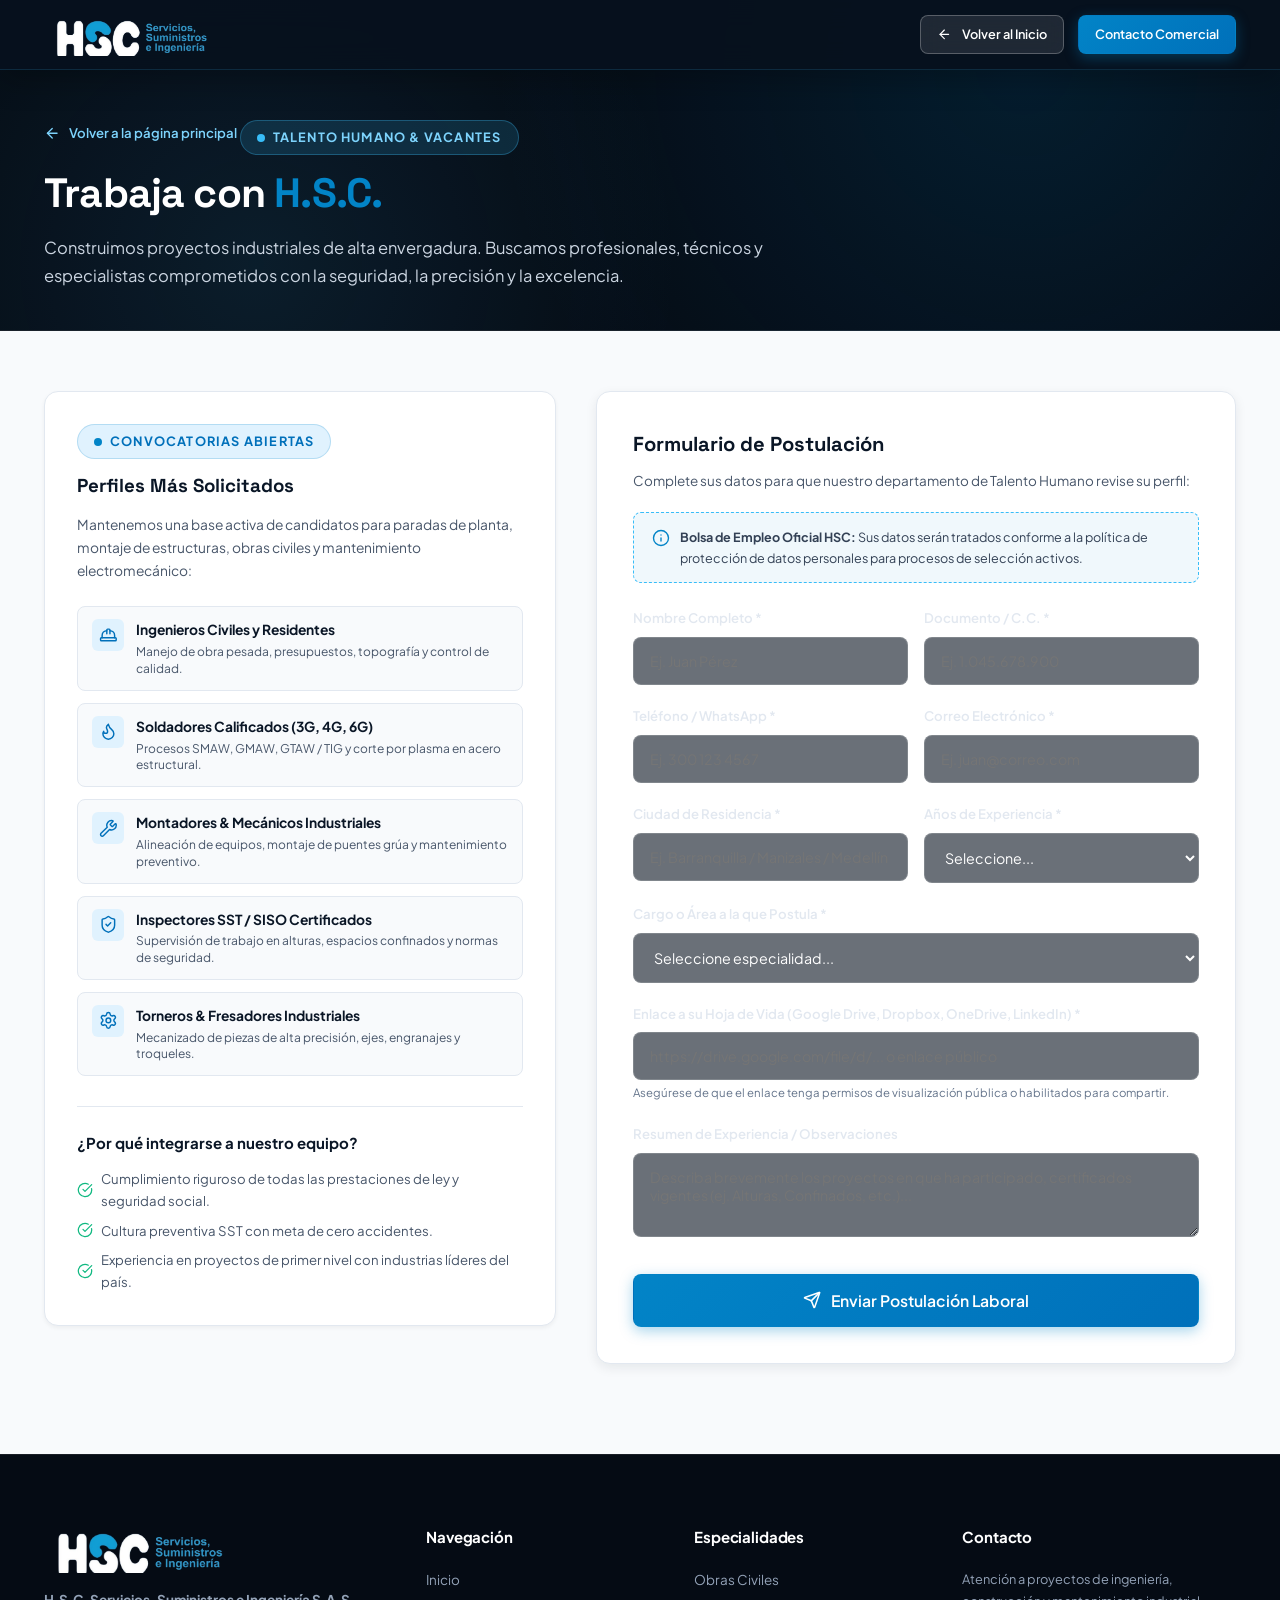
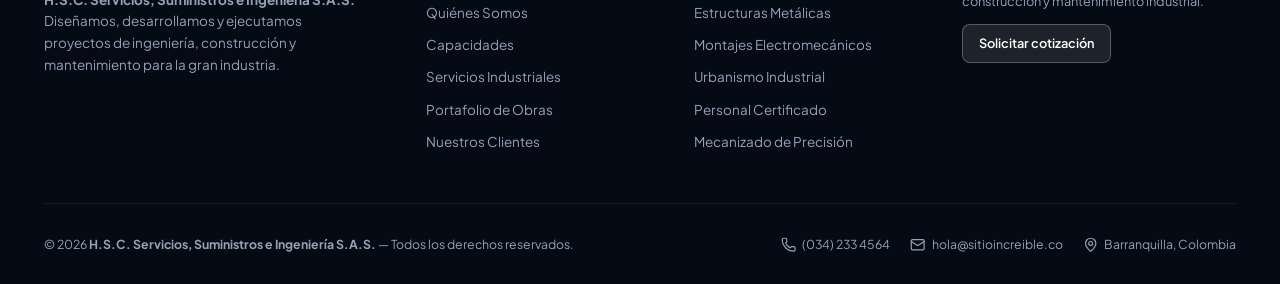
==== trabaja-con-nosotros.html @ 1e50b69e "Nuevo formulario de trabaja con nosotros" ====
<!doctype html>
<html lang="es">
  <head>
    <meta charset="UTF-8" />
    <meta name="viewport" content="width=device-width, initial-scale=1.0" />
    <title>
      Trabaja con Nosotros | H.S.C. Servicios, Suministros e Ingeniería S.A.S.
    </title>
    <meta
      name="description"
      content="Únete al equipo técnico de H.S.C. S.A.S. Convocatorias laborales para ingenieros, soldadores, montadores y técnicos industriales a nivel nacional."
    />
    <link
      rel="icon"
      type="image/svg+xml"
      href="assets/images/logo/favicon.svg"
    />

    <!-- Google Fonts Preconnect -->
    <link rel="preconnect" href="https://fonts.googleapis.com" />
    <link rel="preconnect" href="https://fonts.gstatic.com" crossorigin />

    <!-- Stylesheets -->
    <link rel="stylesheet" href="css/style.css" />
    <link rel="stylesheet" href="css/placeholders.css" />
  </head>
  <body>
    <!-- =======================================================================
       HEADER / NAVBAR PRINCIPAL
       ======================================================================= -->
    <header class="site-header scrolled" id="main-header">
      <div class="container header-container">
        <a
          href="index.html"
          class="site-logo"
          title="H.S.C. Servicios, Suministros e Ingeniería"
        >
          <img
            src="assets/images/logo/hsc-logo-full-white.png"
            alt="HSC Servicios, Suministros e Ingeniería"
            class="logo-image"
          />
        </a>

        <div class="header-actions">
          <a href="index.html" class="btn btn-secondary btn-sm">
            <i data-lucide="arrow-left"></i> Volver al Inicio
          </a>
          <a href="index.html#contacto" class="btn btn-primary btn-sm">
            Contacto Comercial
          </a>
        </div>
      </div>
    </header>

    <main>
      <!-- =====================================================================
         HERO SECTION: TRABAJA CON NOSOTROS
         ===================================================================== -->
      <section class="careers-hero">
        <div class="container">
          <a href="index.html" class="careers-hero-back">
            <i data-lucide="arrow-left"></i> Volver a la página principal
          </a>
          <div class="section-tag light">
            <span class="section-tag-dot" style="background: #38bdf8"></span>
            Talento Humano & Vacantes
          </div>
          <h1 class="section-title light" style="margin-bottom: 16px;">
            Trabaja con <span>H.S.C.</span>
          </h1>
          <p class="section-subtitle light" style="max-width: 720px;">
            Construimos proyectos industriales de alta envergadura. Buscamos profesionales,
            técnicos y especialistas comprometidos con la seguridad, la precisión y la excelencia.
          </p>
        </div>
      </section>

      <!-- =====================================================================
         CONTENIDO PRINCIPAL: INFORMACIÓN Y FORMULARIO DE POSTULACIÓN
         ===================================================================== -->
      <section class="careers-section">
        <div class="container">
          <div class="careers-grid-layout">
            
            <!-- Panel Izquierdo: Información y Perfiles Requeridos -->
            <div class="careers-info-panel">
              <div class="section-tag" style="margin-bottom: 12px;">
                <span class="section-tag-dot"></span>
                Convocatorias Abiertas
              </div>
              <h3>Perfiles Más Solicitados</h3>
              <p style="color: var(--slate-600); font-size: 0.92rem; margin-bottom: 20px;">
                Mantenemos una base activa de candidatos para paradas de planta, montaje de estructuras,
                obras civiles y mantenimiento electromecánico:
              </p>

              <div class="careers-profile-list">
                <div class="careers-profile-item">
                  <div class="careers-profile-icon"><i data-lucide="hard-hat"></i></div>
                  <div class="careers-profile-info">
                    <h5>Ingenieros Civiles y Residentes</h5>
                    <p>Manejo de obra pesada, presupuestos, topografía y control de calidad.</p>
                  </div>
                </div>

                <div class="careers-profile-item">
                  <div class="careers-profile-icon"><i data-lucide="flame"></i></div>
                  <div class="careers-profile-info">
                    <h5>Soldadores Calificados (3G, 4G, 6G)</h5>
                    <p>Procesos SMAW, GMAW, GTAW / TIG y corte por plasma en acero estructural.</p>
                  </div>
                </div>

                <div class="careers-profile-item">
                  <div class="careers-profile-icon"><i data-lucide="wrench"></i></div>
                  <div class="careers-profile-info">
                    <h5>Montadores & Mecánicos Industriales</h5>
                    <p>Alineación de equipos, montaje de puentes grúa y mantenimiento preventivo.</p>
                  </div>
                </div>

                <div class="careers-profile-item">
                  <div class="careers-profile-icon"><i data-lucide="shield-check"></i></div>
                  <div class="careers-profile-info">
                    <h5>Inspectores SST / SISO Certificados</h5>
                    <p>Supervisión de trabajo en alturas, espacios confinados y normas de seguridad.</p>
                  </div>
                </div>

                <div class="careers-profile-item">
                  <div class="careers-profile-icon"><i data-lucide="settings"></i></div>
                  <div class="careers-profile-info">
                    <h5>Torneros & Fresadores Industriales</h5>
                    <p>Mecanizado de piezas de alta precisión, ejes, engranajes y troqueles.</p>
                  </div>
                </div>
              </div>

              <!-- Beneficios HSC -->
              <div style="margin-top: 30px; padding-top: 24px; border-top: 1px solid var(--slate-200);">
                <h4 style="font-size: 1rem; color: var(--navy-900); margin-bottom: 12px; font-weight: 700;">
                  ¿Por qué integrarse a nuestro equipo?
                </h4>
                <ul style="display: flex; flex-direction: column; gap: 8px; font-size: 0.88rem; color: var(--slate-600);">
                  <li style="display: flex; align-items: center; gap: 8px;">
                    <i data-lucide="check-circle" style="color: var(--accent-green); width: 16px; height: 16px;"></i>
                    Cumplimiento riguroso de todas las prestaciones de ley y seguridad social.
                  </li>
                  <li style="display: flex; align-items: center; gap: 8px;">
                    <i data-lucide="check-circle" style="color: var(--accent-green); width: 16px; height: 16px;"></i>
                    Cultura preventiva SST con meta de cero accidentes.
                  </li>
                  <li style="display: flex; align-items: center; gap: 8px;">
                    <i data-lucide="check-circle" style="color: var(--accent-green); width: 16px; height: 16px;"></i>
                    Experiencia en proyectos de primer nivel con industrias líderes del país.
                  </li>
                </ul>
              </div>

              <!-- Información de Contacto Directo RRHH
              <div style="margin-top: 24px; padding: 16px; background: var(--blue-50); border-radius: var(--radius-sm); font-size: 0.85rem; color: var(--slate-700);">
                <strong>¿Prefiere enviar su CV por correo?</strong><br />
                Envíe su hoja de vida a: <a href="mailto:hola@sitioincreible.co" style="color: var(--blue-600); font-weight: 600;">hola@sitioincreible.co</a> indicando en el asunto su cargo de interés.
              </div>-->
            </div>

            <!-- Panel Derecho: Formulario de Postulación -->
            <div class="careers-form-panel">
              <h3>Formulario de Postulación</h3>
              <p style="color: var(--slate-600); font-size: 0.9rem; margin-bottom: 20px;">
                Complete sus datos para que nuestro departamento de Talento Humano revise su perfil:
              </p>

              <!-- Notificación configurable si se usa un enlace externo -->
              <!-- =======================================================
                   NOTA PARA EL ADMINISTRADOR:
                   Si ya dispone de un formulario de Google Forms, Microsoft Forms
                   o Typeform, puede incrustar el iframe aquí o redirigir
                   el botón de index.html directamente a su URL.
                   ======================================================= -->
              <div class="careers-notice-box">
                <i data-lucide="info"></i>
                <div>
                  <strong>Bolsa de Empleo Oficial HSC:</strong> Sus datos serán tratados conforme a la política de protección de datos personales para procesos de selección activos.
                </div>
              </div>

              <form id="careers-form">
                <div class="form-row">
                  <div class="form-group">
                    <label for="applicant-name">Nombre Completo *</label>
                    <input
                      type="text"
                      id="applicant-name"
                      class="form-control"
                      placeholder="Ej. Juan Pérez"
                      required
                    />
                  </div>
                  <div class="form-group">
                    <label for="applicant-id">Documento / C.C. *</label>
                    <input
                      type="text"
                      id="applicant-id"
                      class="form-control"
                      placeholder="Ej. 1.045.678.900"
                      required
                    />
                  </div>
                </div>

                <div class="form-row">
                  <div class="form-group">
                    <label for="applicant-phone">Teléfono / WhatsApp *</label>
                    <input
                      type="tel"
                      id="applicant-phone"
                      class="form-control"
                      placeholder="Ej. 300 123 4567"
                      required
                    />
                  </div>
                  <div class="form-group">
                    <label for="applicant-email">Correo Electrónico *</label>
                    <input
                      type="email"
                      id="applicant-email"
                      class="form-control"
                      placeholder="Ej. juan@correo.com"
                      required
                    />
                  </div>
                </div>

                <div class="form-row">
                  <div class="form-group">
                    <label for="applicant-city">Ciudad de Residencia *</label>
                    <input
                      type="text"
                      id="applicant-city"
                      class="form-control"
                      placeholder="Ej. Barranquilla / Manizales / Medellín"
                      required
                    />
                  </div>
                  <div class="form-group">
                    <label for="applicant-experience">Años de Experiencia *</label>
                    <select id="applicant-experience" class="form-control" required>
                      <option value="" disabled selected>Seleccione...</option>
                      <option value="Menos de 1 año">Menos de 1 año</option>
                      <option value="1 a 3 años">1 a 3 años</option>
                      <option value="3 a 5 años">3 a 5 años</option>
                      <option value="Más de 5 años">Más de 5 años</option>
                      <option value="Más de 10 años">Más de 10 años</option>
                    </select>
                  </div>
                </div>

                <div class="form-group">
                  <label for="applicant-role">Cargo o Área a la que Postula *</label>
                  <select id="applicant-role" class="form-control" required>
                    <option value="" disabled selected>Seleccione especialidad...</option>
                    <option value="Ingeniero Civil / Residente de Obra">Ingeniero Civil / Residente de Obra</option>
                    <option value="Soldador Homologado 3G/4G/6G">Soldador Homologado 3G / 4G / 6G</option>
                    <option value="Montador / Armador de Estructuras">Montador / Armador de Estructuras</option>
                    <option value="Mecánico Industrial / Montaje">Mecánico Industrial / Montaje</option>
                    <option value="Inspector SST / SISO">Inspector SST / SISO Certificado</option>
                    <option value="Tornero / Fresador de Precisión">Tornero / Fresador de Precisión</option>
                    <option value="Oficial de Obra Civil">Oficial de Obra Civil</option>
                    <option value="Ayudante Técnico">Ayudante Técnico</option>
                    <option value="Otro">Otro (Especificar en el mensaje)</option>
                  </select>
                </div>

                <div class="form-group">
                  <label for="applicant-cv-link">Enlace a su Hoja de Vida (Google Drive, Dropbox, OneDrive, LinkedIn) *</label>
                  <input
                    type="url"
                    id="applicant-cv-link"
                    class="form-control"
                    placeholder="https://drive.google.com/file/d/... o enlace público"
                    required
                  />
                  <small style="display: block; font-size: 0.76rem; color: var(--slate-500); margin-top: 4px;">
                    Asegúrese de que el enlace tenga permisos de visualización pública o habilitados para compartir.
                  </small>
                </div>

                <div class="form-group">
                  <label for="applicant-message">Resumen de Experiencia / Observaciones</label>
                  <textarea
                    id="applicant-message"
                    class="form-control"
                    rows="3"
                    placeholder="Describa brevemente los proyectos en que ha participado, certificados vigentes (ej. Alturas, Confinados, etc.)..."
                  ></textarea>
                </div>

                <button
                  type="submit"
                  class="btn btn-primary btn-lg"
                  style="width: 100%; margin-top: 10px;"
                >
                  <i data-lucide="send"></i> Enviar Postulación Laboral
                </button>
              </form>
            </div>

          </div>
        </div>
      </section>
    </main>

    <!-- =======================================================================
       SITE FOOTER
       ======================================================================= -->
    <footer class="site-footer">
      <div class="container">
        <div class="footer-top-grid">
          <div class="footer-brand">
            <img
              src="assets/images/logo/hsc-logo-full-white.png"
              alt="HSC Logo"
              style="height: 48px; width: auto"
            />
            <p>
              <strong>H.S.C. Servicios, Suministros e Ingeniería S.A.S.</strong><br />
              Diseñamos, desarrollamos y ejecutamos proyectos de ingeniería,
              construcción y mantenimiento para la gran industria.
            </p>
          </div>

          <div class="footer-col">
            <h4>Navegación</h4>
            <div class="footer-links-list">
              <a href="index.html#inicio">Inicio</a>
              <a href="index.html#nosotros">Quiénes Somos</a>
              <a href="index.html#capacidades">Capacidades</a>
              <a href="index.html#servicios">Servicios Industriales</a>
              <a href="index.html#proyectos">Portafolio de Obras</a>
              <a href="index.html#clientes">Nuestros Clientes</a>
            </div>
          </div>

          <div class="footer-col">
            <h4>Especialidades</h4>
            <div class="footer-links-list">
              <a href="index.html#servicios">Obras Civiles</a>
              <a href="index.html#servicios">Estructuras Metálicas</a>
              <a href="index.html#servicios">Montajes Electromecánicos</a>
              <a href="index.html#servicios">Urbanismo Industrial</a>
              <a href="index.html#servicios">Personal Certificado</a>
              <a href="index.html#servicios">Mecanizado de Precisión</a>
            </div>
          </div>

          <div class="footer-col">
            <h4>Contacto</h4>
            <p style="margin-bottom: 12px; font-size: 0.85rem">
              Atención a proyectos de ingeniería, construcción y mantenimiento industrial.
            </p>
            <a href="index.html#contacto" class="btn btn-secondary btn-sm">
              Solicitar cotización
            </a>
          </div>
        </div>

        <div class="footer-bottom">
          <div>
            © 2026
            <strong>H.S.C. Servicios, Suministros e Ingeniería S.A.S.</strong> —
            Todos los derechos reservados.
          </div>
          <div style="display: flex; gap: 20px; flex-wrap: wrap">
            <span style="display: inline-flex; align-items: center; gap: 6px;"><i data-lucide="phone"></i> (034) 233 4564</span>
            <span style="display: inline-flex; align-items: center; gap: 6px;"><i data-lucide="mail"></i> hola@sitioincreible.co</span>
            <span style="display: inline-flex; align-items: center; gap: 6px;"><i data-lucide="map-pin"></i> Barranquilla, Colombia</span>
          </div>
        </div>
      </div>
    </footer>

    <!-- Scripts -->
    <script src="js/lucide.min.js"></script>
    <script>
      document.addEventListener("DOMContentLoaded", () => {
        if (typeof lucide !== "undefined" && lucide.createIcons) {
          lucide.createIcons();
        }

        // Manejador del formulario de postulaciones
        const careersForm = document.getElementById("careers-form");
        if (careersForm) {
          careersForm.addEventListener("submit", (e) => {
            e.preventDefault();

            const name = document.getElementById("applicant-name").value.trim();
            const docId = document.getElementById("applicant-id").value.trim();
            const phone = document.getElementById("applicant-phone").value.trim();
            const email = document.getElementById("applicant-email").value.trim();
            const city = document.getElementById("applicant-city").value.trim();
            const exp = document.getElementById("applicant-experience").value;
            const role = document.getElementById("applicant-role").value;
            const cvLink = document.getElementById("applicant-cv-link").value.trim();
            const message = document.getElementById("applicant-message").value.trim();

            let text = `*POSTULACIÓN LABORAL - HSC S.A.S.*\n\n`;
            text += `*Nombre:* ${name}\n`;
            text += `*Cédula/ID:* ${docId}\n`;
            text += `*Cargo de Interés:* ${role}\n`;
            text += `*Experiencia:* ${exp}\n`;
            text += `*Ciudad:* ${city}\n`;
            text += `*Teléfono:* ${phone}\n`;
            text += `*Correo:* ${email}\n`;
            text += `*Enlace a Hoja de Vida:* ${cvLink}\n`;
            if (message) text += `*Observaciones:* ${message}\n`;

            const encodedText = encodeURIComponent(text);
            const whatsappUrl = `https://wa.me/573001112222?text=${encodedText}`;
            window.open(whatsappUrl, "_blank", "noopener");
          });
        }
      });
    </script>
  </body>
</html>
---- css/style.css ----
/* ==========================================================================
   H.S.C. SERVICIOS, SUMINISTROS E INGENIERÍA S.A.S.
   Modern Corporate Design System & Stylesheet
   ========================================================================== */

@import url("https://fonts.googleapis.com/css2?family=Plus+Jakarta+Sans:ital,wght@0,300;0,400;0,500;0,600;0,700;0,800;1,400&family=Space+Grotesk:wght@500;600;700&display=swap");

:root {
  /* Color Palette */
  --navy-950: #050b14;
  --navy-900: #0a1626;
  --navy-850: #0d1e35;
  --navy-800: #122847;
  --navy-700: #1b3860;
  --navy-600: #254a7c;

  --blue-600: #0070ba;
  --blue-500: #0284c7;
  --blue-400: #38bdf8;
  --blue-300: #7dd3fc;
  --blue-100: #e0f2fe;
  --blue-50: #f0f9ff;

  --accent-amber: #f59e0b;
  --accent-green: #10b981;

  --slate-900: #0f172a;
  --slate-800: #1e293b;
  --slate-700: #334155;
  --slate-600: #475569;
  --slate-500: #64748b;
  --slate-400: #94a3b8;
  --slate-300: #cbd5e1;
  --slate-200: #e2e8f0;
  --slate-100: #f1f5f9;
  --slate-50: #f8fafc;
  --white: #ffffff;

  /* Typography */
  --font-main: "Plus Jakarta Sans", system-ui, -apple-system, sans-serif;
  --font-display: "Space Grotesk", "Plus Jakarta Sans", sans-serif;

  /* Gradients */
  --grad-navy: linear-gradient(135deg, #07111e 0%, #0d1f38 100%);
  --grad-blue: linear-gradient(135deg, #0284c7 0%, #0070ba 100%);
  --grad-cyan-blue: linear-gradient(135deg, #38bdf8 0%, #0284c7 100%);
  --grad-surface-dark: linear-gradient(
    180deg,
    rgba(18, 40, 71, 0.7) 0%,
    rgba(10, 22, 38, 0.9) 100%
  );
  --grad-surface-light: linear-gradient(180deg, #ffffff 0%, #f8fafc 100%);

  /* Shadows */
  --shadow-sm: 0 2px 4px rgba(0, 0, 0, 0.05);
  --shadow-md: 0 4px 12px rgba(10, 22, 38, 0.08);
  --shadow-lg: 0 12px 32px rgba(10, 22, 38, 0.12);
  --shadow-xl: 0 20px 48px rgba(10, 22, 38, 0.18);
  --shadow-glow: 0 0 25px rgba(2, 132, 199, 0.35);

  /* Transitions */
  --transition-fast: 0.2s cubic-bezier(0.4, 0, 0.2, 1);
  --transition-normal: 0.3s cubic-bezier(0.4, 0, 0.2, 1);
  --transition-slow: 0.5s cubic-bezier(0.4, 0, 0.2, 1);

  /* Layout */
  --container-width: 1240px;
  --header-height: 80px;
  --radius-sm: 8px;
  --radius-md: 14px;
  --radius-lg: 22px;
  --radius-full: 9999px;
}

/* ==========================================================================
   CSS Reset & Base Rules
   ========================================================================== */
*,
*::before,
*::after {
  box-sizing: border-box;
  margin: 0;
  padding: 0;
}

html {
  font-size: 15px;
  scroll-behavior: smooth;
  scroll-padding-top: calc(var(--header-height) + 16px);
  -webkit-font-smoothing: antialiased;
}

body {
  font-family: var(--font-main);
  background-color: var(--slate-50);
  color: var(--slate-700);
  line-height: 1.65;
  overflow-x: hidden;
}

img {
  max-width: 100%;
  height: auto;
  display: block;
}

a {
  color: inherit;
  text-decoration: none;
  transition: var(--transition-fast);
}

button,
input,
select,
textarea {
  font-family: inherit;
  font-size: inherit;
}

ul {
  list-style: none;
}

/* ==========================================================================
   Lucide Icons Integration & Design System
   ========================================================================== */
.lucide,
[data-lucide] {
  width: 1.25em;
  height: 1.25em;
  display: inline-block;
  vertical-align: -0.2em;
  stroke: currentColor;
  stroke-width: 1.85px;
  stroke-linecap: round;
  stroke-linejoin: round;
  flex-shrink: 0;
}

.btn .lucide {
  width: 1.15em;
  height: 1.15em;
  stroke-width: 2px;
}

.hero-pill .lucide {
  width: 15px;
  height: 15px;
  stroke-width: 2px;
  color: var(--blue-400);
}

.tab-btn .lucide {
  width: 18px;
  height: 18px;
  stroke-width: 1.9px;
  color: var(--blue-500);
  transition: color var(--transition-fast), transform var(--transition-fast);
}

.tab-btn:hover .lucide,
.tab-btn.active .lucide {
  color: var(--blue-300);
}

.tab-btn.active .lucide {
  transform: scale(1.08);
}

.filter-btn {
  display: inline-flex;
  align-items: center;
  gap: 8px;
}

.filter-btn .lucide {
  width: 15px;
  height: 15px;
  stroke-width: 2px;
}

.project-location-badge {
  display: inline-flex;
  align-items: center;
  gap: 5px;
}

.project-location-badge .lucide {
  width: 13px;
  height: 13px;
  stroke-width: 2px;
}

.project-details-btn {
  display: inline-flex;
  align-items: center;
  gap: 6px;
}

.project-details-btn .lucide {
  width: 15px;
  height: 15px;
  stroke-width: 2px;
  transition: transform var(--transition-fast);
}

.project-details-btn:hover .lucide {
  transform: translateX(4px);
}

.role-badge-card {
  display: flex;
  align-items: center;
  gap: 10px;
}

.role-badge-card .lucide {
  width: 18px;
  height: 18px;
  color: var(--blue-500);
  stroke-width: 2px;
  flex-shrink: 0;
}

.container {
  width: 100%;
  max-width: var(--container-width);
  margin-left: auto;
  margin-right: auto;
  padding-left: 24px;
  padding-right: 24px;
}

/* ==========================================================================
   Typography Utilities
   ========================================================================== */
.section-tag {
  display: inline-flex;
  align-items: center;
  gap: 8px;
  padding: 6px 16px;
  background: var(--blue-100);
  color: var(--blue-600);
  font-size: 0.85rem;
  font-weight: 700;
  text-transform: uppercase;
  letter-spacing: 1.2px;
  border-radius: var(--radius-full);
  margin-bottom: 14px;
  border: 1px solid rgba(2, 132, 199, 0.2);
}

.section-tag.light {
  background: rgba(56, 189, 248, 0.15);
  color: var(--blue-300);
  border-color: rgba(56, 189, 248, 0.3);
}

.section-tag-dot {
  width: 8px;
  height: 8px;
  background-color: var(--blue-500);
  border-radius: 50%;
  display: inline-block;
  animation: pulse-dot 2s infinite;
}

@keyframes pulse-dot {
  0%,
  100% {
    transform: scale(1);
    opacity: 1;
  }
  50% {
    transform: scale(1.4);
    opacity: 0.6;
  }
}

.section-title {
  font-family: var(--font-display);
  font-size: clamp(2rem, 3.2vw, 2.75rem);
  font-weight: 700;
  color: var(--navy-900);
  line-height: 1.2;
  letter-spacing: -0.02em;
  margin-bottom: 16px;
}

.section-title.light {
  color: var(--white);
}

.section-title span {
  color: var(--blue-500);
}

.section-subtitle {
  font-size: 1.1rem;
  color: var(--slate-600);
  max-width: 680px;
  line-height: 1.7;
}

.section-subtitle.light {
  color: var(--slate-300);
}

.text-center {
  text-align: center;
}

.text-center .section-subtitle {
  margin-left: auto;
  margin-right: auto;
}

/* ==========================================================================
   Buttons & Interactive Elements
   ========================================================================== */
.btn {
  display: inline-flex;
  align-items: center;
  justify-content: center;
  gap: 10px;
  font-weight: 600;
  font-size: 0.95rem;
  padding: 13px 26px;
  border-radius: var(--radius-sm);
  cursor: pointer;
  border: 1px solid transparent;
  transition: all var(--transition-normal);
  white-space: nowrap;
}

.btn-primary {
  background: var(--grad-blue);
  color: var(--white);
  box-shadow: 0 4px 14px rgba(2, 132, 199, 0.35);
}

.btn-primary:hover {
  background: linear-gradient(135deg, #0396e0 0%, #0284c7 100%);
  transform: translateY(-2px);
  box-shadow: 0 8px 24px rgba(2, 132, 199, 0.45);
}

.btn-secondary {
  background: rgba(255, 255, 255, 0.1);
  color: var(--white);
  border: 1px solid rgba(255, 255, 255, 0.25);
  backdrop-filter: blur(10px);
}

.btn-secondary:hover {
  background: rgba(255, 255, 255, 0.2);
  border-color: rgba(255, 255, 255, 0.5);
  transform: translateY(-2px);
}

.btn-outline {
  background: transparent;
  color: var(--navy-900);
  border: 2px solid var(--slate-300);
}

.btn-outline:hover {
  border-color: var(--blue-500);
  color: var(--blue-500);
  background: var(--blue-50);
}

.btn-sm {
  padding: 8px 16px;
  font-size: 0.85rem;
}

.btn-lg {
  padding: 16px 34px;
  font-size: 1.05rem;
}

.btn-icon {
  width: 44px;
  height: 44px;
  padding: 0;
  border-radius: 50%;
  display: inline-flex;
  align-items: center;
  justify-content: center;
}

/* ==========================================================================
   Header & Navigation
   ========================================================================== */
.site-header {
  position: fixed;
  top: 0;
  left: 0;
  right: 0;
  height: var(--header-height);
  background: rgba(10, 22, 38, 0.85);
  backdrop-filter: blur(14px);
  -webkit-backdrop-filter: blur(14px);
  border-bottom: 1px solid rgba(255, 255, 255, 0.08);
  z-index: 1000;
  transition: all var(--transition-normal);
}

.site-header.scrolled {
  height: 70px;
  background: rgba(7, 17, 30, 0.95);
  box-shadow: 0 10px 30px rgba(0, 0, 0, 0.25);
  border-bottom-color: rgba(56, 189, 248, 0.15);
}

.header-container {
  display: flex;
  align-items: center;
  justify-content: space-between;
  height: 100%;
}

.site-logo {
  display: flex;
  align-items: center;
  gap: 12px;
  text-decoration: none;
}

.logo-image {
  height: 44px;
  width: auto;
  object-fit: contain;
}

.logo-text-block {
  display: flex;
  flex-direction: column;
}

.logo-company-name {
  font-family: var(--font-display);
  font-size: 1.15rem;
  font-weight: 800;
  color: var(--white);
  letter-spacing: -0.02em;
  line-height: 1.1;
}

.logo-company-sub {
  font-size: 0.68rem;
  font-weight: 600;
  color: var(--blue-400);
  letter-spacing: 0.08em;
  text-transform: uppercase;
}

.nav-menu {
  display: flex;
  align-items: center;
  gap: 28px;
}

.nav-link {
  color: var(--slate-300);
  font-size: 0.92rem;
  font-weight: 500;
  position: relative;
  padding: 6px 0;
  transition: color var(--transition-fast);
}

.nav-link::after {
  content: "";
  position: absolute;
  bottom: 0;
  left: 0;
  width: 0;
  height: 2px;
  background: var(--blue-400);
  transition: width var(--transition-fast);
  border-radius: 2px;
}

.nav-link:hover,
.nav-link.active {
  color: var(--white);
}

.nav-link:hover::after,
.nav-link.active::after {
  width: 100%;
}

.header-actions {
  display: flex;
  align-items: center;
  gap: 14px;
}

.btn-guide-toggle {
  background: rgba(14, 165, 233, 0.15);
  border: 1px solid rgba(56, 189, 248, 0.35);
  color: var(--blue-300);
  padding: 8px 14px;
  border-radius: var(--radius-full);
  font-size: 0.8rem;
  font-weight: 600;
  cursor: pointer;
  display: inline-flex;
  align-items: center;
  gap: 6px;
  transition: all var(--transition-fast);
}

.btn-guide-toggle:hover {
  background: rgba(14, 165, 233, 0.3);
  color: var(--white);
  border-color: var(--blue-400);
}

.btn-guide-toggle.active {
  background: var(--blue-500);
  color: var(--white);
  box-shadow: 0 0 14px rgba(2, 132, 199, 0.5);
}

.mobile-menu-btn {
  display: none;
  background: none;
  border: none;
  color: var(--white);
  cursor: pointer;
  padding: 8px;
  width: 42px;
  height: 42px;
  flex-direction: column;
  align-items: center;
  justify-content: center;
  gap: 5px;
}

.mobile-menu-btn span {
  display: block;
  width: 22px;
  height: 2px;
  background: currentColor;
  transition:
    transform var(--transition-fast),
    opacity var(--transition-fast);
}

/* ==========================================================================
   Hero Section
   ========================================================================== */
.hero-section {
  position: relative;
  min-height: 100vh;
  padding-top: calc(var(--header-height) + 40px);
  padding-bottom: 70px;
  background: var(--navy-950);
  background-image:
    radial-gradient(
      circle at 15% 25%,
      rgba(2, 132, 199, 0.22) 0%,
      transparent 45%
    ),
    radial-gradient(
      circle at 85% 75%,
      rgba(13, 30, 53, 0.8) 0%,
      transparent 50%
    ),
    linear-gradient(180deg, #07111e 0%, #0a1626 100%);
  display: flex;
  align-items: center;
  color: var(--white);
  overflow: hidden;
}

.hero-overlay-grid {
  position: absolute;
  top: 0;
  left: 0;
  right: 0;
  bottom: 0;
  background-image:
    linear-gradient(rgba(255, 255, 255, 0.03) 1px, transparent 1px),
    linear-gradient(90deg, rgba(255, 255, 255, 0.03) 1px, transparent 1px);
  background-size: 60px 60px;
  pointer-events: none;
}

.hero-grid {
  display: grid;
  grid-template-columns: 1.15fr 0.85fr;
  gap: 50px;
  align-items: center;
  position: relative;
  z-index: 10;
}

.hero-badge-row {
  display: flex;
  flex-wrap: wrap;
  gap: 10px;
  margin-bottom: 22px;
}

.hero-pill {
  display: inline-flex;
  align-items: center;
  gap: 8px;
  padding: 6px 14px;
  background: rgba(56, 189, 248, 0.12);
  border: 1px solid rgba(56, 189, 248, 0.25);
  border-radius: var(--radius-full);
  color: var(--blue-300);
  font-size: 0.82rem;
  font-weight: 600;
  letter-spacing: 0.3px;
}

.hero-title {
  font-family: var(--font-display);
  font-size: clamp(2.4rem, 4.2vw, 3.6rem);
  font-weight: 800;
  line-height: 1.12;
  letter-spacing: -0.03em;
  margin-bottom: 20px;
}

.hero-title .highlight {
  background: linear-gradient(135deg, #ffffff 30%, #38bdf8 100%);
  -webkit-background-clip: text;
  -webkit-text-fill-color: transparent;
}

.hero-quote {
  position: relative;
  padding-left: 20px;
  margin-bottom: 24px;
  border-left: 3px solid var(--blue-400);
  font-size: 1.15rem;
  font-weight: 500;
  color: var(--blue-100);
  font-style: italic;
  line-height: 1.5;
}

.hero-description {
  font-size: 1.05rem;
  color: var(--slate-300);
  line-height: 1.7;
  margin-bottom: 34px;
  max-width: 600px;
}

.hero-cta-group {
  display: flex;
  flex-wrap: wrap;
  gap: 16px;
  margin-bottom: 40px;
}

.hero-key-facts {
  display: grid;
  grid-template-columns: repeat(3, 1fr);
  gap: 20px;
  padding-top: 24px;
  border-top: 1px solid rgba(255, 255, 255, 0.12);
}

.hero-fact-num {
  font-family: var(--font-display);
  font-size: 2rem;
  font-weight: 800;
  color: var(--white);
  line-height: 1;
  margin-bottom: 6px;
}

.hero-fact-num span {
  color: var(--blue-400);
}

.hero-fact-label {
  font-size: 0.78rem;
  color: var(--slate-400);
  text-transform: uppercase;
  letter-spacing: 0.8px;
  font-weight: 600;
}

/* Hero Visual Card */
.hero-visual {
  position: relative;
}

.hero-visual-card {
  position: relative;
  background: rgba(18, 40, 71, 0.6);
  border: 1px solid rgba(56, 189, 248, 0.2);
  border-radius: var(--radius-lg);
  padding: 16px;
  backdrop-filter: blur(16px);
  box-shadow:
    var(--shadow-xl),
    0 0 40px rgba(2, 132, 199, 0.2);
  overflow: hidden;
}

.hero-main-photo-frame {
  position: relative;
  border-radius: var(--radius-md);
  overflow: hidden;
  aspect-ratio: 16 / 10;
  background: #0d1e35;
}

.hero-main-photo-frame img {
  width: 100%;
  height: 100%;
  object-fit: cover;
  transition: transform var(--transition-slow);
}

.hero-visual-card:hover .hero-main-photo-frame img {
  transform: scale(1.03);
}

.hero-floating-badge {
  position: absolute;
  bottom: 26px;
  right: 26px;
  background: rgba(7, 17, 30, 0.9);
  border: 1px solid rgba(56, 189, 248, 0.4);
  backdrop-filter: blur(12px);
  border-radius: var(--radius-md);
  padding: 14px 18px;
  display: flex;
  align-items: center;
  gap: 14px;
  box-shadow: var(--shadow-lg);
  z-index: 20;
}

.badge-icon-box {
  width: 44px;
  height: 44px;
  border-radius: 10px;
  background: var(--blue-500);
  display: flex;
  align-items: center;
  justify-content: center;
  color: var(--white);
  font-size: 1.25rem;
}

.badge-text-title {
  font-size: 0.9rem;
  font-weight: 700;
  color: var(--white);
}

.badge-text-sub {
  font-size: 0.75rem;
  color: var(--blue-300);
}

/* ==========================================================================
   Trust Strip / Quick Stats
   ========================================================================== */
.stats-strip {
  background: var(--navy-900);
  border-bottom: 1px solid rgba(255, 255, 255, 0.08);
  padding: 30px 0;
  position: relative;
  z-index: 20;
}

.stats-grid {
  display: grid;
  grid-template-columns: repeat(4, 1fr);
  gap: 30px;
}

.stat-item {
  display: flex;
  align-items: center;
  gap: 18px;
}

.stat-icon {
  width: 52px;
  height: 52px;
  border-radius: var(--radius-md);
  background: rgba(2, 132, 199, 0.15);
  border: 1px solid rgba(56, 189, 248, 0.25);
  display: flex;
  align-items: center;
  justify-content: center;
  font-size: 1.5rem;
  color: var(--blue-400);
  flex-shrink: 0;
}

.stat-icon svg,
.contact-icon-box svg {
  width: 22px;
  height: 22px;
}

.stat-content h3 {
  font-family: var(--font-display);
  font-size: 1.6rem;
  font-weight: 800;
  color: var(--white);
  line-height: 1.1;
  margin-bottom: 4px;
}

.stat-content p {
  font-size: 0.82rem;
  color: var(--slate-400);
  font-weight: 500;
}

/* ==========================================================================
   Section: Nosotros / Quiénes Somos
   ========================================================================== */
.about-section {
  padding: 100px 0;
  background: var(--white);
  position: relative;
}

.about-grid {
  display: grid;
  grid-template-columns: 1fr 1.05fr;
  gap: 60px;
  align-items: center;
}

.about-visuals {
  position: relative;
}

.about-img-main-frame {
  position: relative;
  border-radius: var(--radius-lg);
  overflow: hidden;
  box-shadow: var(--shadow-xl);
  aspect-ratio: 4 / 3;
  background: var(--slate-200);
}

.about-img-main-frame img {
  width: 100%;
  height: 100%;
  object-fit: cover;
}

.about-experience-card {
  position: absolute;
  bottom: -25px;
  right: -20px;
  background: var(--navy-900);
  color: var(--white);
  padding: 24px;
  border-radius: var(--radius-md);
  border: 1px solid rgba(56, 189, 248, 0.3);
  box-shadow: var(--shadow-xl);
  max-width: 250px;
}

.about-exp-number {
  font-family: var(--font-display);
  font-size: 2.8rem;
  font-weight: 800;
  color: var(--blue-400);
  line-height: 1;
  margin-bottom: 6px;
}

.about-exp-text {
  font-size: 0.85rem;
  color: var(--slate-300);
  line-height: 1.4;
}

.about-content-body {
  font-size: 1.05rem;
  color: var(--slate-600);
  margin-bottom: 24px;
  line-height: 1.7;
}

.quote-box {
  background: var(--slate-100);
  border-left: 4px solid var(--navy-900);
  padding: 18px 22px;
  border-radius: 0 var(--radius-sm) var(--radius-sm) 0;
  font-style: italic;
  color: var(--navy-900);
  font-weight: 600;
  margin-bottom: 30px;
}

/* 6 Pilares Grid */
.pillars-section {
  padding: 80px 0;
  background: var(--slate-100);
  border-top: 1px solid var(--slate-200);
  border-bottom: 1px solid var(--slate-200);
}

.pillars-grid {
  display: grid;
  grid-template-columns: repeat(3, 1fr);
  gap: 24px;
  margin-top: 40px;
}

.pillar-card {
  background: var(--white);
  border-radius: var(--radius-md);
  padding: 30px 26px;
  border: 1px solid var(--slate-200);
  box-shadow: var(--shadow-sm);
  transition: all var(--transition-normal);
  position: relative;
  overflow: hidden;
}

.pillar-card:hover {
  transform: translateY(-4px);
  box-shadow: var(--shadow-lg);
  border-color: rgba(2, 132, 199, 0.4);
}

.pillar-card-header {
  display: flex;
  align-items: center;
  justify-content: space-between;
  margin-bottom: 18px;
}

.pillar-icon-box {
  width: 46px;
  height: 46px;
  border-radius: var(--radius-sm);
  background: rgba(2, 132, 199, 0.08);
  border: 1px solid rgba(2, 132, 199, 0.18);
  color: var(--blue-600);
  display: flex;
  align-items: center;
  justify-content: center;
  transition: all var(--transition-normal);
}

.pillar-card:hover .pillar-icon-box {
  background: var(--blue-500);
  color: var(--white);
  border-color: var(--blue-500);
  transform: translateY(-2px);
  box-shadow: 0 6px 16px rgba(2, 132, 199, 0.35);
}

.pillar-icon-box .lucide {
  width: 22px;
  height: 22px;
  stroke-width: 1.9px;
}

.pillar-number {
  font-family: var(--font-display);
  font-size: 2rem;
  font-weight: 800;
  color: var(--blue-500);
  opacity: 0.85;
  line-height: 1;
}

.pillar-card h3 {
  font-size: 1.2rem;
  font-weight: 700;
  color: var(--navy-900);
  margin-bottom: 10px;
  letter-spacing: -0.01em;
}

.pillar-card p {
  font-size: 0.92rem;
  color: var(--slate-600);
  line-height: 1.6;
}

/* ==========================================================================
   Section: Portafolio de Servicios (6 Servicios)
   ========================================================================== */
.services-section {
  padding: 110px 0;
  background: var(--white);
}

.services-tabs-nav {
  display: flex;
  flex-wrap: wrap;
  gap: 10px;
  justify-content: center;
  margin-top: 36px;
  margin-bottom: 50px;
}

.tab-btn {
  padding: 12px 20px;
  border-radius: var(--radius-full);
  background: var(--slate-100);
  border: 1px solid var(--slate-200);
  color: var(--slate-700);
  font-weight: 600;
  font-size: 0.9rem;
  cursor: pointer;
  transition: all var(--transition-fast);
  display: inline-flex;
  align-items: center;
  gap: 8px;
}

.tab-btn > span {
  white-space: nowrap;
}

.tab-btn:hover {
  background: var(--blue-50);
  border-color: var(--blue-300);
  color: var(--blue-600);
}

.tab-btn.active {
  background: var(--navy-900);
  color: var(--white);
  border-color: var(--navy-900);
  box-shadow: 0 4px 14px rgba(10, 22, 38, 0.2);
}

/* Service Detail Block */
.services-carousel-container {
  position: relative;
  width: 100%;
}

.services-panes-wrapper {
  position: relative;
  width: 100%;
}

.service-nav-arrow {
  position: absolute;
  top: 50%;
  transform: translateY(-50%);
  width: 48px;
  height: 48px;
  border-radius: 50%;
  background: var(--white);
  border: 1px solid var(--slate-200);
  color: var(--navy-900);
  box-shadow: 0 4px 18px rgba(10, 22, 38, 0.1);
  display: flex;
  align-items: center;
  justify-content: center;
  cursor: pointer;
  z-index: 25;
  transition: all var(--transition-fast);
}

.service-nav-arrow:hover {
  background: var(--navy-900);
  border-color: var(--navy-900);
  color: var(--white);
  box-shadow: 0 8px 24px rgba(10, 22, 38, 0.22);
  transform: translateY(-50%) scale(1.08);
}

.service-nav-arrow:active {
  transform: translateY(-50%) scale(0.95);
}

.service-nav-arrow.service-nav-prev {
  left: -24px;
}

.service-nav-arrow.service-nav-next {
  right: -24px;
}

.service-nav-arrow .lucide {
  width: 22px;
  height: 22px;
  stroke-width: 2.2px;
}

/* Barra inferior de navegación e indicador */
.services-nav-indicator {
  display: flex;
  align-items: center;
  justify-content: space-between;
  margin-top: 24px;
  padding: 12px 24px;
  background: var(--slate-100);
  border: 1px solid var(--slate-200);
  border-radius: var(--radius-full);
}

.services-nav-text-btn {
  display: inline-flex;
  align-items: center;
  gap: 8px;
  padding: 8px 18px;
  background: var(--white);
  border: 1px solid var(--slate-200);
  border-radius: var(--radius-full);
  color: var(--navy-900);
  font-size: 0.88rem;
  font-weight: 600;
  cursor: pointer;
  transition: all var(--transition-fast);
}

.services-nav-text-btn:hover {
  background: var(--navy-900);
  border-color: var(--navy-900);
  color: var(--white);
  box-shadow: var(--shadow-sm);
}

.services-nav-text-btn .lucide {
  width: 16px;
  height: 16px;
  stroke-width: 2px;
}

.services-nav-center {
  display: flex;
  flex-direction: column;
  align-items: center;
  gap: 6px;
}

.services-counter-badge {
  font-size: 0.88rem;
  color: var(--slate-600);
  font-weight: 500;
}

.services-counter-badge strong {
  color: var(--navy-900);
  font-weight: 700;
}

.services-counter-badge #current-service-name {
  color: var(--blue-600);
  font-weight: 600;
  margin-left: 4px;
}

.services-nav-dots {
  display: flex;
  align-items: center;
  gap: 8px;
}

.service-dot {
  width: 9px;
  height: 9px;
  border-radius: 50%;
  background: var(--slate-300);
  border: none;
  cursor: pointer;
  padding: 0;
  transition: all var(--transition-fast);
}

.service-dot:hover {
  background: var(--blue-400);
  transform: scale(1.2);
}

.service-dot.active {
  background: var(--blue-600);
  width: 26px;
  border-radius: 6px;
}

.service-pane {
  display: none;
  animation: fadeIn 0.4s ease;
}

.service-pane.active {
  display: block;
}

@keyframes fadeIn {
  from {
    opacity: 0;
    transform: translateY(10px);
  }
  to {
    opacity: 1;
    transform: translateY(0);
  }
}

.service-card-layout {
  display: grid;
  grid-template-columns: 1fr 1.25fr;
  gap: 40px;
  align-items: start;
  background: var(--slate-50);
  border: 1px solid var(--slate-200);
  border-radius: var(--radius-lg);
  padding: 40px;
  box-shadow: var(--shadow-md);
}

.service-info-col h3 {
  font-family: var(--font-display);
  font-size: 1.85rem;
  font-weight: 700;
  color: var(--navy-900);
  line-height: 1.25;
  margin-bottom: 16px;
}

.service-info-col .service-tagline {
  display: inline-block;
  font-size: 0.82rem;
  font-weight: 700;
  color: var(--blue-600);
  text-transform: uppercase;
  letter-spacing: 1px;
  margin-bottom: 18px;
  padding: 4px 12px;
  background: var(--blue-100);
  border-radius: var(--radius-sm);
}

.service-info-col p {
  font-size: 1rem;
  color: var(--slate-600);
  line-height: 1.7;
  margin-bottom: 24px;
}

.service-features-list {
  display: flex;
  flex-direction: column;
  gap: 12px;
  margin-bottom: 30px;
}

.service-feature-item {
  display: flex;
  align-items: flex-start;
  gap: 12px;
  font-size: 0.95rem;
  color: var(--navy-900);
  font-weight: 600;
}

.feature-check-icon {
  width: 22px;
  height: 22px;
  min-width: 22px;
  border-radius: 6px;
  background: rgba(2, 132, 199, 0.12);
  color: var(--blue-600);
  border: 1px solid rgba(2, 132, 199, 0.25);
  display: flex;
  align-items: center;
  justify-content: center;
  flex-shrink: 0;
  margin-top: 2px;
}

.feature-check-icon .lucide {
  width: 14px;
  height: 14px;
  stroke-width: 2.5px;
}

/* Service Photos 2x2 Grid */
.service-photos-grid {
  display: grid;
  grid-template-columns: repeat(2, 1fr);
  gap: 16px;
}

.photo-card {
  position: relative;
  border-radius: var(--radius-md);
  overflow: hidden;
  background: var(--slate-200);
  aspect-ratio: 4 / 3;
  box-shadow: var(--shadow-sm);
  border: 1px solid var(--slate-200);
  transition: all var(--transition-normal);
  cursor: pointer;
}

.photo-card:hover {
  transform: translateY(-3px);
  box-shadow: var(--shadow-lg);
  border-color: var(--blue-400);
}

.photo-card img {
  width: 100%;
  height: 100%;
  object-fit: cover;
  transition: transform var(--transition-slow);
}

.photo-slot.image-missing {
  background:
    linear-gradient(135deg, rgba(2, 132, 199, 0.18), transparent 55%),
    repeating-linear-gradient(
      135deg,
      rgba(255, 255, 255, 0.04) 0 1px,
      transparent 1px 14px
    ),
    var(--navy-850);
}

.photo-slot.image-missing::after {
  content: "Imagen pendiente";
  position: absolute;
  inset: 0;
  display: grid;
  place-items: center;
  color: var(--slate-300);
  font-size: 0.8rem;
  font-weight: 700;
  letter-spacing: 0.08em;
  text-transform: uppercase;
}

.photo-card:hover img {
  transform: scale(1.05);
}

.photo-caption-overlay {
  position: absolute;
  bottom: 0;
  left: 0;
  right: 0;
  background: linear-gradient(
    180deg,
    transparent 0%,
    rgba(10, 22, 38, 0.9) 100%
  );
  padding: 30px 14px 12px;
  color: var(--white);
  font-size: 0.8rem;
  font-weight: 600;
  opacity: 0.9;
  transition: opacity var(--transition-fast);
}

.photo-zoom-btn {
  position: absolute;
  top: 12px;
  right: 12px;
  width: 34px;
  height: 34px;
  background: rgba(10, 22, 38, 0.7);
  border: 1px solid rgba(255, 255, 255, 0.3);
  backdrop-filter: blur(8px);
  border-radius: 50%;
  color: var(--white);
  display: flex;
  align-items: center;
  justify-content: center;
  opacity: 0;
  transform: scale(0.85);
  transition: all var(--transition-fast);
}

.photo-card:hover .photo-zoom-btn {
  opacity: 1;
  transform: scale(1);
}

/* Service 5 Personnel Profile Tags */
.personnel-roles-grid {
  display: grid;
  grid-template-columns: repeat(2, 1fr);
  gap: 12px;
  margin-top: 18px;
  margin-bottom: 24px;
}

.role-badge-card {
  background: var(--white);
  border: 1px solid var(--slate-200);
  border-left: 4px solid var(--blue-500);
  padding: 12px 16px;
  border-radius: var(--radius-sm);
  font-weight: 700;
  font-size: 0.9rem;
  color: var(--navy-900);
  display: flex;
  align-items: center;
  gap: 10px;
}

/* ==========================================================================
   Section: Portafolio de Proyectos Destacados (Brochure Obras)
   ========================================================================== */
.projects-section {
  padding: 110px 0;
  background: var(--navy-950);
  color: var(--white);
  position: relative;
}

.projects-filter-bar {
  display: flex;
  flex-wrap: wrap;
  gap: 10px;
  justify-content: center;
  margin-top: 36px;
  margin-bottom: 46px;
}

.filter-btn {
  padding: 10px 20px;
  border-radius: var(--radius-full);
  background: rgba(255, 255, 255, 0.06);
  border: 1px solid rgba(255, 255, 255, 0.12);
  color: var(--slate-300);
  font-weight: 600;
  font-size: 0.88rem;
  cursor: pointer;
  transition: all var(--transition-fast);
}

.filter-btn:hover {
  background: rgba(255, 255, 255, 0.15);
  color: var(--white);
}

.filter-btn.active {
  background: var(--blue-500);
  color: var(--white);
  border-color: var(--blue-500);
  box-shadow: 0 0 16px rgba(2, 132, 199, 0.4);
}

.projects-grid {
  display: grid;
  grid-template-columns: repeat(3, 1fr);
  gap: 28px;
}

.project-item-card {
  background: var(--navy-850);
  border: 1px solid rgba(255, 255, 255, 0.08);
  border-radius: var(--radius-md);
  overflow: hidden;
  transition: all var(--transition-normal);
  display: flex;
  flex-direction: column;
}

.project-item-card:hover {
  transform: translateY(-6px);
  border-color: rgba(56, 189, 248, 0.4);
  box-shadow: 0 16px 36px rgba(0, 0, 0, 0.35);
}

.project-media-wrapper {
  position: relative;
  aspect-ratio: 16 / 10;
  background: var(--navy-900);
  overflow: hidden;
}

.project-media-wrapper img {
  width: 100%;
  height: 100%;
  object-fit: cover;
  transition: transform var(--transition-slow);
}

.project-item-card:hover .project-media-wrapper img {
  transform: scale(1.06);
}

.project-client-badge {
  position: absolute;
  top: 14px;
  left: 14px;
  background: rgba(7, 17, 30, 0.85);
  backdrop-filter: blur(8px);
  color: var(--blue-300);
  padding: 5px 12px;
  border-radius: var(--radius-full);
  font-size: 0.72rem;
  font-weight: 700;
  text-transform: uppercase;
  letter-spacing: 0.5px;
  border: 1px solid rgba(56, 189, 248, 0.3);
}

.project-location-badge {
  position: absolute;
  bottom: 14px;
  right: 14px;
  background: rgba(7, 17, 30, 0.85);
  backdrop-filter: blur(8px);
  color: var(--white);
  padding: 4px 10px;
  border-radius: var(--radius-sm);
  font-size: 0.75rem;
  font-weight: 600;
  display: flex;
  align-items: center;
  gap: 5px;
}

.project-body {
  padding: 24px;
  display: flex;
  flex-direction: column;
  flex-grow: 1;
}

.project-body h3 {
  font-family: var(--font-display);
  font-size: 1.25rem;
  font-weight: 700;
  color: var(--white);
  margin-bottom: 10px;
  line-height: 1.3;
}

.project-body p {
  font-size: 0.9rem;
  color: var(--slate-300);
  line-height: 1.6;
  margin-bottom: 20px;
  flex-grow: 1;
}

.project-footer {
  display: flex;
  align-items: center;
  justify-content: space-between;
  padding-top: 16px;
  border-top: 1px solid rgba(255, 255, 255, 0.08);
}

.project-folder-indicator {
  font-size: 0.75rem;
  color: var(--blue-400);
  font-family: monospace;
}

.project-details-btn {
  background: none;
  border: none;
  color: var(--blue-300);
  font-size: 0.85rem;
  font-weight: 600;
  cursor: pointer;
  display: inline-flex;
  align-items: center;
  gap: 6px;
  transition: color var(--transition-fast);
}

.project-details-btn:hover {
  color: var(--white);
}

/* ==========================================================================
   Section: Por Qué Trabajar con HSC (Brochure Page 11)
   ========================================================================== */
.why-us-section {
  padding: 100px 0;
  background: var(--white);
}

.why-us-grid {
  display: grid;
  grid-template-columns: repeat(3, 1fr);
  gap: 30px;
  margin-top: 50px;
}

.why-card {
  background: var(--slate-50);
  border: 1px solid var(--slate-200);
  border-radius: var(--radius-lg);
  padding: 40px 32px;
  text-align: center;
  transition: all var(--transition-normal);
  position: relative;
}

.why-card:hover {
  transform: translateY(-6px);
  background: var(--white);
  box-shadow: var(--shadow-xl);
  border-color: var(--blue-300);
}

.why-icon-box {
  width: 58px;
  height: 58px;
  margin: 0 auto 18px auto;
  border-radius: 14px;
  background: rgba(2, 132, 199, 0.1);
  border: 1px solid rgba(2, 132, 199, 0.22);
  color: var(--blue-600);
  display: flex;
  align-items: center;
  justify-content: center;
  transition: all var(--transition-normal);
}

.why-card:hover .why-icon-box {
  background: var(--blue-600);
  color: var(--white);
  border-color: var(--blue-600);
  transform: translateY(-3px);
  box-shadow: 0 8px 20px rgba(2, 132, 199, 0.35);
}

.why-icon-box .lucide {
  width: 28px;
  height: 28px;
  stroke-width: 1.85px;
}

.why-card-metric {
  font-family: var(--font-display);
  font-size: 3.4rem;
  font-weight: 800;
  color: var(--blue-600);
  line-height: 1;
  margin-bottom: 12px;
}

.why-card h3 {
  font-size: 1.25rem;
  font-weight: 700;
  color: var(--navy-900);
  text-transform: uppercase;
  letter-spacing: 0.5px;
  margin-bottom: 16px;
}

.why-card p {
  font-size: 0.95rem;
  color: var(--slate-600);
  line-height: 1.65;
}

/* ==========================================================================
   Section: Clientes (Brochure Page 19)
   ========================================================================== */
.clients-section {
  padding: 90px 0;
  background: var(--slate-100);
  border-top: 1px solid var(--slate-200);
  border-bottom: 1px solid var(--slate-200);
}

.clients-quote-banner {
  background: var(--white);
  border-radius: var(--radius-md);
  padding: 24px 32px;
  border-left: 4px solid var(--blue-500);
  box-shadow: var(--shadow-sm);
  max-width: 900px;
  margin: 0 auto 50px;
  text-align: center;
  font-size: 1.05rem;
  font-weight: 500;
  color: var(--navy-900);
  font-style: italic;
}

.clients-grid {
  display: grid;
  grid-template-columns: repeat(5, 1fr);
  gap: 20px;
}

.client-logo-item {
  background: var(--white);
  border-radius: var(--radius-sm);
  border: 1px solid var(--slate-200);
  padding: 16px 20px;
  display: flex;
  align-items: center;
  justify-content: center;
  aspect-ratio: 16 / 9;
  transition: all var(--transition-fast);
}

.client-logo-item:hover {
  transform: translateY(-3px);
  border-color: var(--blue-400);
  box-shadow: var(--shadow-md);
}

.client-logo-item img {
  max-height: 50px;
  max-width: 85%;
  object-fit: contain;
  filter: grayscale(80%) opacity(0.8);
  transition: all var(--transition-fast);
}

.client-logo-item:hover img {
  filter: grayscale(0%) opacity(1);
  transform: scale(1.08);
}

/* ==========================================================================
   Section: Contacto (Brochure Page 20)
   ========================================================================== */
.contact-section {
  padding: 110px 0;
  background: var(--navy-950);
  color: var(--white);
  position: relative;
}

.contact-grid {
  display: grid;
  grid-template-columns: 0.95fr 1.05fr;
  gap: 50px;
  align-items: start;
  margin-top: 40px;
}

.contact-info-cards {
  display: flex;
  flex-direction: column;
  gap: 20px;
  min-width: 0;
}

.contact-card {
  background: var(--navy-850);
  border: 1px solid rgba(255, 255, 255, 0.08);
  border-radius: var(--radius-md);
  padding: 24px;
  display: flex;
  align-items: flex-start;
  gap: 18px;
  transition: all var(--transition-fast);
  min-width: 0;
}

.contact-card:hover {
  border-color: rgba(56, 189, 248, 0.4);
  transform: translateX(4px);
}

.contact-icon-box {
  width: 48px;
  height: 48px;
  border-radius: 12px;
  background: var(--blue-500);
  color: var(--white);
  display: flex;
  align-items: center;
  justify-content: center;
  position: relative;
  flex-shrink: 0;
}

.contact-icon-box::before {
  content: none;
}

.contact-details h4 {
  font-size: 0.85rem;
  text-transform: uppercase;
  color: var(--blue-400);
  letter-spacing: 0.5px;
  margin-bottom: 6px;
}

.contact-details {
  min-width: 0;
}

.contact-details p {
  font-size: 1.15rem;
  font-weight: 700;
  color: var(--white);
  overflow-wrap: anywhere;
}

.contact-details small {
  font-size: 0.82rem;
  color: var(--slate-400);
  display: block;
  margin-top: 4px;
}

.contact-pending {
  display: grid;
  grid-template-columns: auto 1fr;
  gap: 14px;
  align-items: start;
  padding: 18px;
  border: 1px solid rgba(56, 189, 248, 0.22);
  border-radius: var(--radius-md);
  background: rgba(56, 189, 248, 0.06);
  color: var(--slate-300);
}

.contact-pending svg {
  width: 23px;
  height: 23px;
  color: var(--blue-300);
}

.contact-pending p {
  margin: 0;
  font-size: 0.93rem;
  line-height: 1.65;
}

/* Contact Form */
.contact-form-card {
  background: var(--navy-850);
  border: 1px solid rgba(56, 189, 248, 0.25);
  border-radius: var(--radius-lg);
  padding: 40px;
  box-shadow: var(--shadow-xl);
  min-width: 0;
}

.contact-form-card h3 {
  font-family: var(--font-display);
  font-size: 1.6rem;
  font-weight: 700;
  margin-bottom: 10px;
}

.contact-form-card p {
  font-size: 0.95rem;
  color: var(--slate-300);
  margin-bottom: 28px;
}

.form-group {
  margin-bottom: 20px;
}

.form-group label {
  display: block;
  font-size: 0.88rem;
  font-weight: 600;
  margin-bottom: 8px;
  color: var(--slate-200);
}

.form-control {
  width: 100%;
  padding: 14px 16px;
  background: rgba(7, 17, 30, 0.6);
  border: 1px solid rgba(255, 255, 255, 0.15);
  border-radius: var(--radius-sm);
  color: var(--white);
  font-size: 0.95rem;
  transition: all var(--transition-fast);
}

.form-control:focus {
  outline: none;
  border-color: var(--blue-400);
  box-shadow: 0 0 12px rgba(56, 189, 248, 0.3);
  background: rgba(7, 17, 30, 0.9);
}

.form-row {
  display: grid;
  grid-template-columns: 1fr 1fr;
  gap: 16px;
}

/* ==========================================================================
   Footer
   ========================================================================== */
.site-footer {
  background: var(--navy-950);
  border-top: 1px solid rgba(255, 255, 255, 0.08);
  padding: 70px 0 30px;
  color: var(--slate-400);
  font-size: 0.9rem;
}

.footer-top-grid {
  display: grid;
  grid-template-columns: 1.5fr 1fr 1fr 1.2fr;
  gap: 40px;
  margin-bottom: 50px;
}

.footer-brand p {
  margin-top: 16px;
  line-height: 1.6;
  max-width: 320px;
}

.footer-col h4 {
  font-size: 1rem;
  font-weight: 700;
  color: var(--white);
  margin-bottom: 20px;
  letter-spacing: -0.01em;
}

.footer-links-list {
  display: flex;
  flex-direction: column;
  gap: 10px;
}

.footer-links-list a:hover {
  color: var(--blue-400);
  transform: translateX(3px);
}

.footer-bottom {
  padding-top: 30px;
  border-top: 1px solid rgba(255, 255, 255, 0.06);
  display: flex;
  align-items: center;
  justify-content: space-between;
  flex-wrap: wrap;
  gap: 16px;
  font-size: 0.82rem;
}

/* ==========================================================================
   Floating Widgets (WhatsApp, Guide Assistant, Lightbox Modal)
   ========================================================================== */
.floating-whatsapp-btn {
  position: fixed;
  bottom: 24px;
  right: 24px;
  width: 56px;
  height: 56px;
  background: #25d366;
  color: var(--white);
  border-radius: 50%;
  display: flex;
  align-items: center;
  justify-content: center;
  box-shadow: 0 8px 24px rgba(37, 211, 102, 0.45);
  z-index: 999;
  cursor: pointer;
  transition: all var(--transition-normal);
}

.floating-whatsapp-btn .lucide {
  width: 28px;
  height: 28px;
  stroke-width: 2.2px;
}

a:focus-visible,
button:focus-visible,
input:focus-visible,
select:focus-visible,
textarea:focus-visible {
  outline: 3px solid var(--blue-400);
  outline-offset: 3px;
}

@media (prefers-reduced-motion: reduce) {
  *,
  *::before,
  *::after {
    animation-duration: 0.01ms !important;
    animation-iteration-count: 1 !important;
    scroll-behavior: auto !important;
    transition-duration: 0.01ms !important;
  }
}

.floating-whatsapp-btn:hover {
  transform: scale(1.1) rotate(5deg);
  box-shadow: 0 12px 30px rgba(37, 211, 102, 0.6);
}

.floating-guide-btn {
  position: fixed;
  bottom: 92px;
  right: 24px;
  padding: 10px 18px;
  background: var(--navy-900);
  border: 1px solid var(--blue-400);
  color: var(--white);
  border-radius: var(--radius-full);
  display: flex;
  align-items: center;
  gap: 8px;
  font-size: 0.85rem;
  font-weight: 700;
  box-shadow:
    var(--shadow-lg),
    0 0 16px rgba(2, 132, 199, 0.3);
  z-index: 998;
  cursor: pointer;
  transition: all var(--transition-normal);
}

/* The replacement map is documentation for editors, never public UI. */
.canva-guide-banner,
.floating-guide-btn,
.guide-drawer-modal,
.blueprint-badge,
.modal-path-hint {
  display: none !important;
}

.photo-zoom-btn .lucide {
  width: 16px;
  height: 16px;
  stroke-width: 2px;
  color: var(--white);
}

.floating-guide-btn:hover {
  background: var(--blue-500);
  transform: translateY(-2px);
}

/* Lightbox Modal */
.modal-overlay {
  position: fixed;
  top: 0;
  left: 0;
  right: 0;
  bottom: 0;
  background: rgba(5, 11, 20, 0.92);
  backdrop-filter: blur(12px);
  z-index: 2000;
  display: none;
  align-items: center;
  justify-content: center;
  padding: 24px;
}

.modal-overlay.active {
  display: flex;
}

.modal-content-box {
  background: var(--navy-900);
  border: 1px solid rgba(56, 189, 248, 0.3);
  border-radius: var(--radius-lg);
  max-width: 900px;
  width: 100%;
  overflow: hidden;
  box-shadow: 0 25px 60px rgba(0, 0, 0, 0.6);
  position: relative;
  animation: modalZoom 0.3s cubic-bezier(0.16, 1, 0.3, 1);
}

@keyframes modalZoom {
  from {
    opacity: 0;
    transform: scale(0.92);
  }
  to {
    opacity: 1;
    transform: scale(1);
  }
}

.modal-close-btn {
  position: absolute;
  top: 16px;
  right: 16px;
  width: 38px;
  height: 38px;
  border-radius: 50%;
  background: rgba(10, 22, 38, 0.85);
  border: 1px solid rgba(255, 255, 255, 0.2);
  color: var(--white);
  cursor: pointer;
  display: flex;
  align-items: center;
  justify-content: center;
  z-index: 10;
  transition: all var(--transition-fast);
}

.modal-close-btn:hover {
  background: var(--blue-500);
  border-color: var(--blue-400);
  transform: rotate(90deg);
}

.modal-close-btn .lucide {
  width: 20px;
  height: 20px;
  stroke-width: 2px;
}

.modal-image-container {
  max-height: 60vh;
  background: #000;
  display: flex;
  align-items: center;
  justify-content: center;
  overflow: hidden;
}

.modal-image-container img {
  max-height: 60vh;
  width: 100%;
  object-fit: contain;
}

.modal-gallery-nav {
  position: absolute;
  top: 50%;
  width: 44px;
  height: 44px;
  display: grid;
  place-items: center;
  border: 1px solid rgba(255, 255, 255, 0.3);
  border-radius: 50%;
  background: rgba(5, 11, 20, 0.72);
  color: var(--white);
  cursor: pointer;
  transform: translateY(-50%);
  transition: background var(--transition-fast), transform var(--transition-fast);
}

.modal-gallery-nav:hover {
  background: var(--blue-500);
  transform: translateY(-50%) scale(1.06);
}

.modal-gallery-nav svg {
  width: 22px;
  height: 22px;
}

.modal-nav-prev { left: 16px; }
.modal-nav-next { right: 16px; }

.modal-gallery-count {
  position: absolute;
  right: 16px;
  bottom: 14px;
  padding: 4px 9px;
  border-radius: var(--radius-full);
  background: rgba(5, 11, 20, 0.72);
  color: var(--white);
  font-size: 0.78rem;
  font-weight: 700;
}

.modal-info-panel {
  padding: 24px 30px;
  color: var(--white);
}

.modal-info-panel h3 {
  font-family: var(--font-display);
  font-size: 1.4rem;
  margin-bottom: 8px;
}

.modal-info-panel p {
  color: var(--slate-300);
  font-size: 0.95rem;
  line-height: 1.6;
}

.modal-path-hint {
  display: inline-block;
  margin-top: 12px;
  padding: 6px 14px;
  background: rgba(56, 189, 248, 0.15);
  border: 1px solid rgba(56, 189, 248, 0.3);
  border-radius: var(--radius-sm);
  color: var(--blue-300);
  font-family: monospace;
  font-size: 0.8rem;
}

/* ==========================================================================
   Responsive Breakpoints
   ========================================================================== */
@media (max-width: 1024px) {
  .hero-grid {
    grid-template-columns: 1fr;
    gap: 40px;
  }
  .about-grid {
    grid-template-columns: 1fr;
  }
  .pillars-grid,
  .projects-grid,
  .why-us-grid {
    grid-template-columns: repeat(2, 1fr);
  }
  .stats-grid {
    grid-template-columns: repeat(2, 1fr);
  }
  .clients-grid {
    grid-template-columns: repeat(4, 1fr);
  }
  .footer-top-grid {
    grid-template-columns: 1fr 1fr;
  }
  .service-nav-arrow.service-nav-prev {
    left: -12px;
  }
  .service-nav-arrow.service-nav-next {
    right: -12px;
  }
}

@media (max-width: 768px) {
  :root {
    --header-height: 70px;
  }
  .header-actions .btn {
    display: none !important;
  }
  .hero-visual-card {
    padding: 12px;
  }
  .hero-floating-badge {
    display: none !important;
  }
  .service-nav-arrow {
    display: none;
  }
  .services-nav-indicator {
    flex-direction: column;
    gap: 14px;
    border-radius: var(--radius-md);
    padding: 18px 16px;
  }
  .services-nav-text-btn {
    width: 100%;
    justify-content: center;
  }
  .mobile-menu-btn {
    display: flex;
  }
  .mobile-menu-btn.is-open span:nth-child(1) {
    transform: translateY(7px) rotate(45deg);
  }
  .mobile-menu-btn.is-open span:nth-child(2) {
    opacity: 0;
  }
  .mobile-menu-btn.is-open span:nth-child(3) {
    transform: translateY(-7px) rotate(-45deg);
  }
  .nav-menu {
    position: fixed;
    top: var(--header-height);
    left: 0;
    right: 0;
    background: var(--navy-950);
    flex-direction: column;
    padding: 30px 24px;
    gap: 20px;
    border-bottom: 1px solid rgba(255, 255, 255, 0.1);
    transform: translateY(-150%);
    transition: transform var(--transition-normal);
  }
  .nav-menu.open {
    transform: translateY(0);
  }
  .service-card-layout {
    grid-template-columns: 1fr;
    padding: 24px;
  }
  .pillars-grid,
  .projects-grid,
  .why-us-grid,
  .stats-grid,
  .contact-grid {
    grid-template-columns: 1fr;
  }
  .clients-grid {
    grid-template-columns: repeat(2, 1fr);
  }
  .form-row {
    grid-template-columns: 1fr;
  }
  .footer-top-grid {
    grid-template-columns: 1fr;
  }
  .hero-key-facts {
    grid-template-columns: 1fr;
    gap: 16px;
  }
}

/* ==========================================================================
   Página 'Trabaja con Nosotros' (Careers Page)
   ========================================================================== */
.careers-hero {
  padding: calc(var(--header-height) + 40px) 0 40px;
  background: var(--navy-950);
  background-image: 
    radial-gradient(circle at 80% 20%, rgba(2, 132, 199, 0.15) 0%, transparent 50%),
    radial-gradient(circle at 20% 80%, rgba(56, 189, 248, 0.1) 0%, transparent 40%);
  color: var(--white);
  border-bottom: 1px solid rgba(255, 255, 255, 0.08);
}

.careers-hero-back {
  display: inline-flex;
  align-items: center;
  gap: 8px;
  color: var(--blue-300);
  font-size: 0.88rem;
  font-weight: 600;
  margin-bottom: 20px;
  transition: all var(--transition-fast);
}

.careers-hero-back:hover {
  color: var(--white);
  transform: translateX(-4px);
}

.careers-section {
  padding: 60px 0 90px;
  background: var(--slate-50);
}

.careers-grid-layout {
  display: grid;
  grid-template-columns: 1fr 1.25fr;
  gap: 40px;
  align-items: start;
}

.careers-info-panel {
  background: var(--white);
  border: 1px solid var(--slate-200);
  border-radius: var(--radius-md);
  padding: 32px;
  box-shadow: var(--shadow-sm);
}

.careers-info-panel h3 {
  font-family: var(--font-display);
  font-size: 1.25rem;
  color: var(--navy-900);
  margin-bottom: 12px;
}

.careers-profile-list {
  display: flex;
  flex-direction: column;
  gap: 12px;
  margin: 24px 0;
}

.careers-profile-item {
  display: flex;
  align-items: flex-start;
  gap: 12px;
  padding: 12px 14px;
  background: var(--slate-50);
  border: 1px solid var(--slate-200);
  border-radius: var(--radius-sm);
  transition: all var(--transition-fast);
}

.careers-profile-item:hover {
  background: var(--blue-50);
  border-color: var(--blue-300);
  transform: translateX(4px);
}

.careers-profile-icon {
  width: 32px;
  height: 32px;
  border-radius: 6px;
  background: var(--blue-100);
  color: var(--blue-600);
  display: flex;
  align-items: center;
  justify-content: center;
  flex-shrink: 0;
}

.careers-profile-info h5 {
  font-size: 0.92rem;
  font-weight: 700;
  color: var(--navy-900);
  margin-bottom: 2px;
}

.careers-profile-info p {
  font-size: 0.8rem;
  color: var(--slate-600);
  line-height: 1.4;
}

.careers-form-panel {
  background: var(--white);
  border: 1px solid var(--slate-200);
  border-radius: var(--radius-md);
  padding: 36px;
  box-shadow: var(--shadow-md);
}

.careers-form-panel h3 {
  font-family: var(--font-display);
  font-size: 1.35rem;
  color: var(--navy-900);
  margin-bottom: 8px;
}

.careers-notice-box {
  background: rgba(2, 132, 199, 0.06);
  border: 1px dashed var(--blue-400);
  border-radius: var(--radius-sm);
  padding: 14px 18px;
  margin-bottom: 24px;
  font-size: 0.84rem;
  color: var(--slate-700);
  display: flex;
  align-items: flex-start;
  gap: 10px;
}

.careers-notice-box .lucide {
  color: var(--blue-500);
  width: 18px;
  height: 18px;
  flex-shrink: 0;
  margin-top: 2px;
}

@media (max-width: 992px) {
  .careers-grid-layout {
    grid-template-columns: 1fr;
  }
}
---- css/placeholders.css ----
/* Estado de reserva para fotografías que aún no se han incorporado.
   Mantenga el mismo nombre y ruta del archivo indicado en el HTML. */
.photo-slot.image-missing {
  background:
    linear-gradient(135deg, rgba(2, 132, 199, 0.2), transparent 55%),
    repeating-linear-gradient(135deg, rgba(255, 255, 255, 0.05) 0 1px, transparent 1px 14px),
    #0d1e35;
}

.photo-slot.image-missing::after {
  content: "Imagen pendiente";
  position: absolute;
  inset: 0;
  display: grid;
  place-items: center;
  padding: 1rem;
  color: #e2e8f0;
  font-size: 0.72rem;
  font-weight: 700;
  letter-spacing: 0.12em;
  line-height: 1.4;
  text-align: center;
  text-transform: uppercase;
}

.photo-slot.image-missing img,
.photo-slot.image-missing .photo-caption-overlay,
.photo-slot.image-missing .photo-zoom-btn {
  display: none;
}
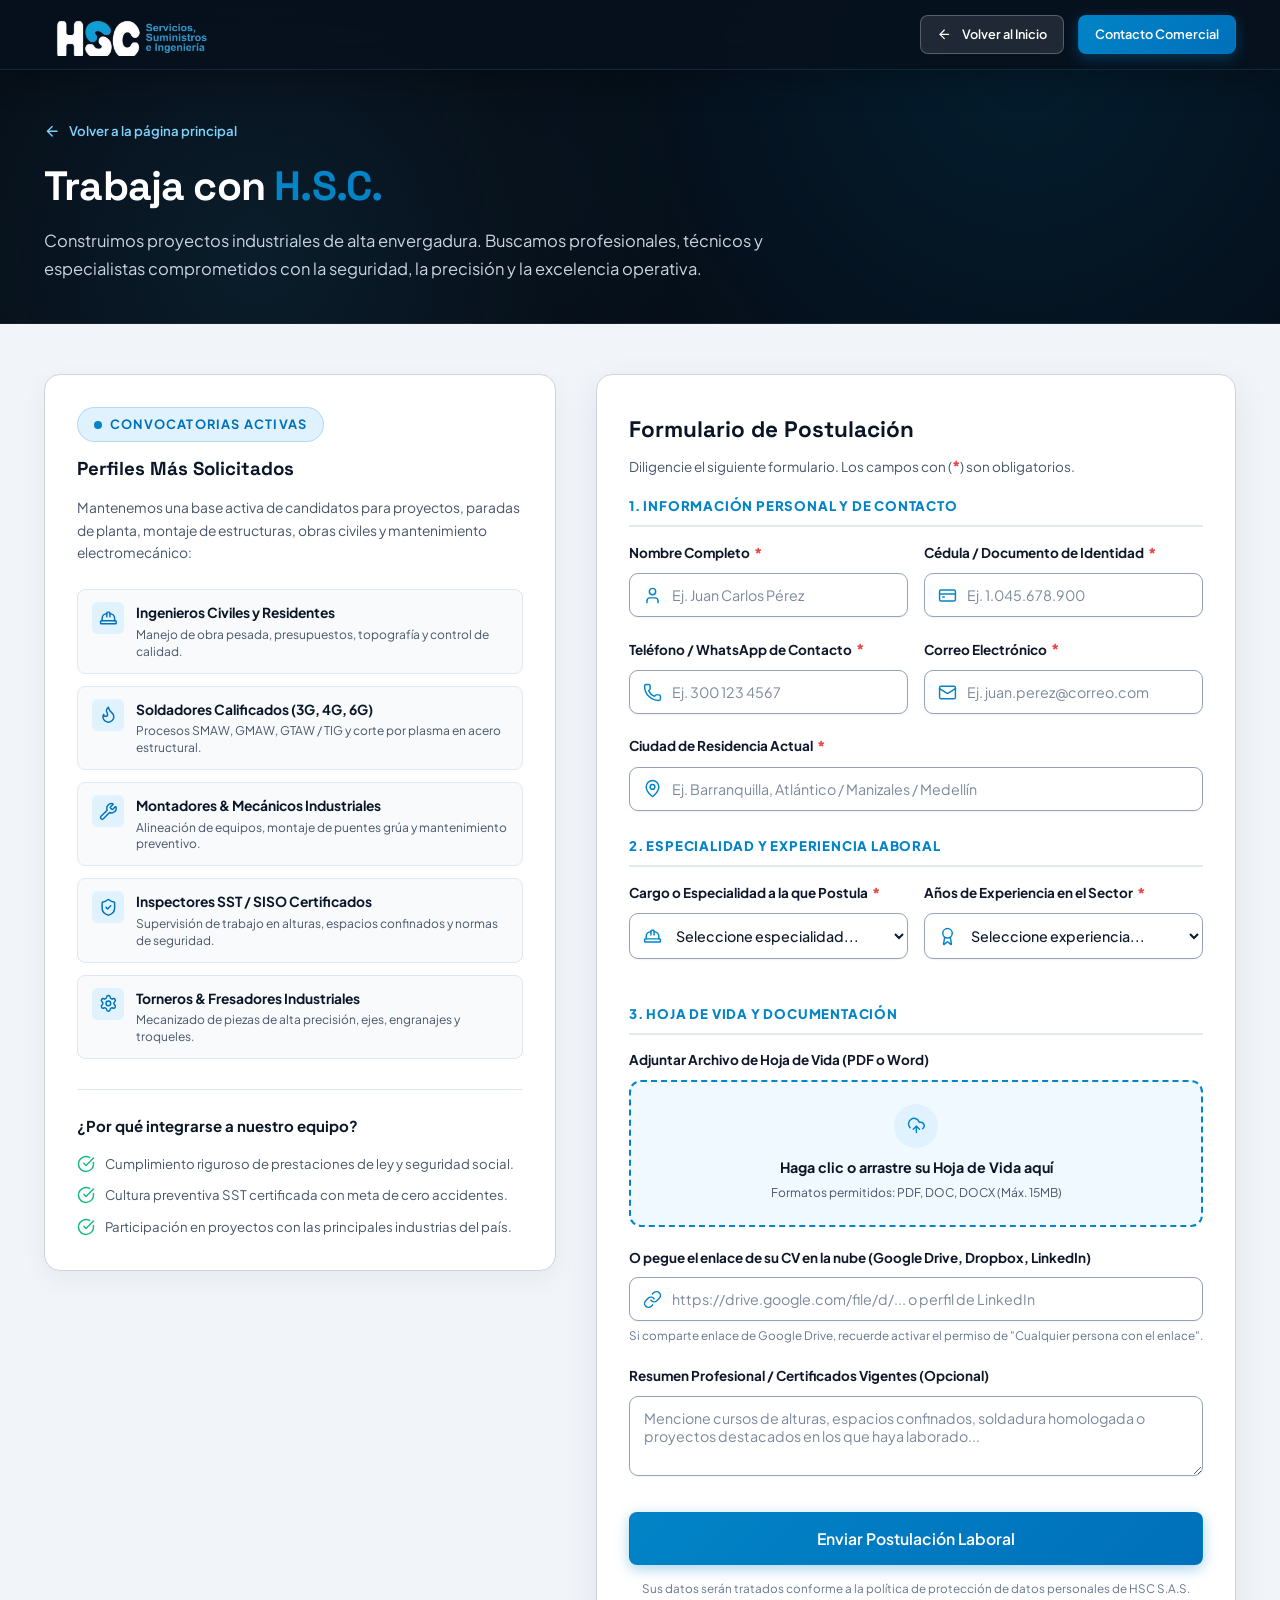
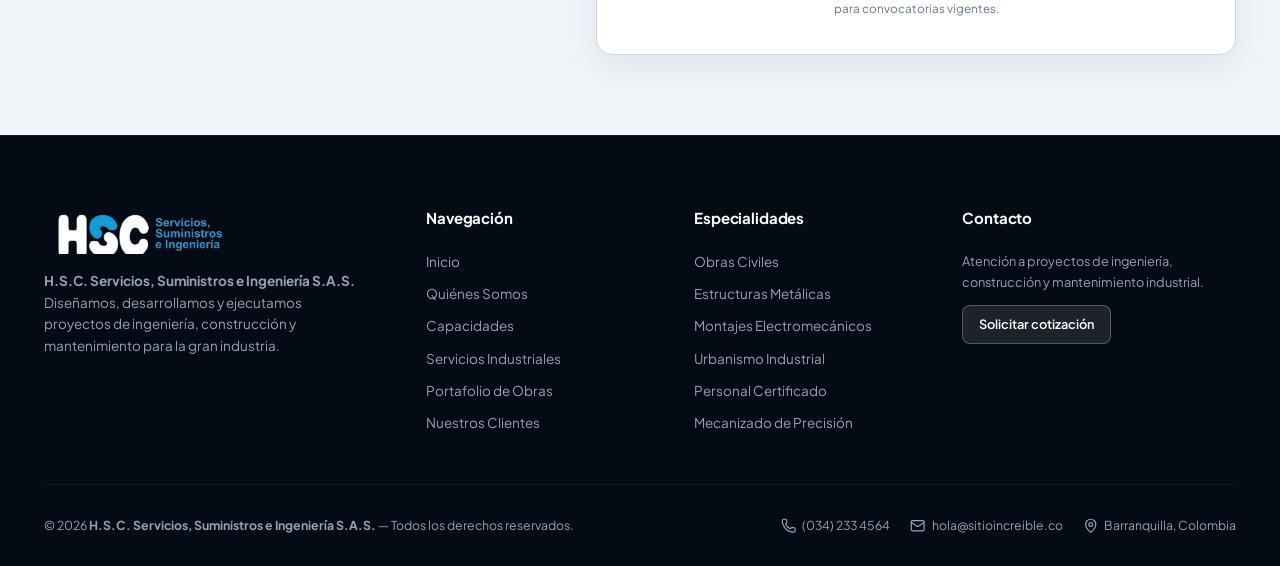
==== commit 75176c25: "Mejorando el formulario" ====
--- a/trabaja-con-nosotros.html
+++ b/trabaja-con-nosotros.html
@@ -23,6 +23,208 @@
     <!-- Stylesheets -->
     <link rel="stylesheet" href="css/style.css" />
     <link rel="stylesheet" href="css/placeholders.css" />
+
+    <!-- Estilos de Alto Contraste y Perfección Visual para el Formulario -->
+    <style>
+      /* Garantizar contraste absoluto en el formulario */
+      .careers-section {
+        background-color: #f1f5f9;
+        padding: 50px 0 80px;
+      }
+
+      .careers-form-panel {
+        background: #ffffff !important;
+        border: 1px solid #cbd5e1 !important;
+        border-radius: 16px !important;
+        padding: 36px 32px !important;
+        box-shadow: 0 12px 36px rgba(15, 23, 42, 0.08) !important;
+      }
+
+      .careers-form-panel h3 {
+        font-family: var(--font-display);
+        font-size: 1.5rem;
+        color: #0a1626 !important;
+        font-weight: 800;
+        margin-bottom: 6px;
+      }
+
+      .form-section-header {
+        font-size: 0.88rem;
+        font-weight: 800;
+        color: #0284c7;
+        text-transform: uppercase;
+        letter-spacing: 0.8px;
+        margin: 24px 0 14px;
+        padding-bottom: 8px;
+        border-bottom: 2px solid #e2e8f0;
+        display: flex;
+        align-items: center;
+        gap: 8px;
+      }
+
+      .form-section-header:first-of-type {
+        margin-top: 14px;
+      }
+
+      /* Labels completamente oscuros y legibles */
+      .careers-form-panel .form-group label {
+        display: flex !important;
+        align-items: center !important;
+        gap: 4px !important;
+        font-size: 0.9rem !important;
+        font-weight: 700 !important;
+        color: #0f172a !important;
+        margin-bottom: 8px !important;
+      }
+
+      .careers-form-panel .req-star {
+        color: #ef4444 !important;
+        font-weight: 800 !important;
+        font-size: 1rem !important;
+      }
+
+      /* Contenedor de Input con Icono */
+      .input-icon-group {
+        position: relative;
+        display: flex;
+        align-items: center;
+      }
+
+      .input-icon-group .field-icon {
+        position: absolute;
+        left: 14px;
+        width: 19px;
+        height: 19px;
+        color: #0284c7;
+        pointer-events: none;
+        z-index: 2;
+      }
+
+      /* Inputs con fondo blanco nítido, borde marcado y texto oscuro */
+      .careers-form-panel .form-control {
+        width: 100% !important;
+        background-color: #ffffff !important;
+        border: 1.5px solid #94a3b8 !important;
+        border-radius: 9px !important;
+        color: #0f172a !important;
+        font-size: 0.95rem !important;
+        font-weight: 500 !important;
+        padding: 12px 14px !important;
+        box-shadow: 0 1px 2px rgba(15, 23, 42, 0.05) !important;
+        transition: all 0.2s ease !important;
+      }
+
+      .input-icon-group .form-control {
+        padding-left: 42px !important;
+      }
+
+      .careers-form-panel .form-control::placeholder {
+        color: #64748b !important;
+        font-weight: 400 !important;
+        opacity: 0.85;
+      }
+
+      .careers-form-panel .form-control:focus {
+        background-color: #ffffff !important;
+        border-color: #0284c7 !important;
+        box-shadow: 0 0 0 3px rgba(2, 132, 199, 0.25) !important;
+        outline: none !important;
+      }
+
+      /* Select dropdown legible */
+      .careers-form-panel select.form-control {
+        cursor: pointer;
+        background-color: #ffffff !important;
+        color: #0f172a !important;
+      }
+
+      .careers-form-panel select.form-control option {
+        background-color: #ffffff !important;
+        color: #0f172a !important;
+        padding: 10px !important;
+      }
+
+      /* Área de Carga de Hoja de Vida */
+      .upload-cv-container {
+        border: 2px dashed #0284c7;
+        background: #f0f9ff;
+        border-radius: 12px;
+        padding: 22px 18px;
+        text-align: center;
+        cursor: pointer;
+        transition: all 0.2s ease;
+        position: relative;
+        margin-bottom: 12px;
+      }
+
+      .upload-cv-container:hover {
+        background: #e0f2fe;
+        border-color: #0070ba;
+      }
+
+      .upload-cv-container input[type="file"] {
+        position: absolute;
+        inset: 0;
+        opacity: 0;
+        width: 100%;
+        height: 100%;
+        cursor: pointer;
+        z-index: 5;
+      }
+
+      .upload-cv-icon {
+        width: 44px;
+        height: 44px;
+        border-radius: 50%;
+        background: #e0f2fe;
+        color: #0284c7;
+        display: inline-flex;
+        align-items: center;
+        justify-content: center;
+        margin-bottom: 8px;
+      }
+
+      .upload-cv-title {
+        font-size: 0.95rem;
+        font-weight: 700;
+        color: #0a1626;
+        margin-bottom: 4px;
+      }
+
+      .upload-cv-desc {
+        font-size: 0.8rem;
+        color: #475569;
+      }
+
+      .upload-file-status {
+        margin-top: 10px;
+        display: none;
+        align-items: center;
+        justify-content: center;
+        gap: 8px;
+        padding: 8px 14px;
+        background: #dcfce7;
+        border: 1px solid #86efac;
+        border-radius: 8px;
+        color: #15803d;
+        font-size: 0.88rem;
+        font-weight: 700;
+      }
+
+      /* Panel Izquierdo Info */
+      .careers-info-panel {
+        background: #ffffff !important;
+        border: 1px solid #cbd5e1 !important;
+        border-radius: 16px !important;
+        padding: 32px !important;
+        box-shadow: 0 8px 24px rgba(15, 23, 42, 0.05) !important;
+      }
+
+      .careers-info-panel h3 {
+        color: #0a1626 !important;
+        font-weight: 800;
+      }
+    </style>
   </head>
   <body>
     <!-- =======================================================================
@@ -62,16 +264,12 @@
           <a href="index.html" class="careers-hero-back">
             <i data-lucide="arrow-left"></i> Volver a la página principal
           </a>
-          <div class="section-tag light">
-            <span class="section-tag-dot" style="background: #38bdf8"></span>
-            Talento Humano & Vacantes
-          </div>
           <h1 class="section-title light" style="margin-bottom: 16px;">
             Trabaja con <span>H.S.C.</span>
           </h1>
           <p class="section-subtitle light" style="max-width: 720px;">
             Construimos proyectos industriales de alta envergadura. Buscamos profesionales,
-            técnicos y especialistas comprometidos con la seguridad, la precisión y la excelencia.
+            técnicos y especialistas comprometidos con la seguridad, la precisión y la excelencia operativa.
           </p>
         </div>
       </section>
@@ -87,11 +285,11 @@
             <div class="careers-info-panel">
               <div class="section-tag" style="margin-bottom: 12px;">
                 <span class="section-tag-dot"></span>
-                Convocatorias Abiertas
+                Convocatorias Activas
               </div>
               <h3>Perfiles Más Solicitados</h3>
-              <p style="color: var(--slate-600); font-size: 0.92rem; margin-bottom: 20px;">
-                Mantenemos una base activa de candidatos para paradas de planta, montaje de estructuras,
+              <p style="color: #475569; font-size: 0.92rem; margin-bottom: 20px;">
+                Mantenemos una base activa de candidatos para proyectos, paradas de planta, montaje de estructuras,
                 obras civiles y mantenimiento electromecánico:
               </p>
 
@@ -138,172 +336,234 @@
               </div>
 
               <!-- Beneficios HSC -->
-              <div style="margin-top: 30px; padding-top: 24px; border-top: 1px solid var(--slate-200);">
-                <h4 style="font-size: 1rem; color: var(--navy-900); margin-bottom: 12px; font-weight: 700;">
+              <div style="margin-top: 30px; padding-top: 24px; border-top: 1px solid #e2e8f0;">
+                <h4 style="font-size: 1rem; color: #0a1626; margin-bottom: 14px; font-weight: 700;">
                   ¿Por qué integrarse a nuestro equipo?
                 </h4>
-                <ul style="display: flex; flex-direction: column; gap: 8px; font-size: 0.88rem; color: var(--slate-600);">
-                  <li style="display: flex; align-items: center; gap: 8px;">
-                    <i data-lucide="check-circle" style="color: var(--accent-green); width: 16px; height: 16px;"></i>
-                    Cumplimiento riguroso de todas las prestaciones de ley y seguridad social.
+                <ul style="display: flex; flex-direction: column; gap: 10px; font-size: 0.88rem; color: #475569;">
+                  <li style="display: flex; align-items: center; gap: 10px;">
+                    <i data-lucide="check-circle" style="color: var(--accent-green); width: 18px; height: 18px; flex-shrink: 0;"></i>
+                    Cumplimiento riguroso de prestaciones de ley y seguridad social.
                   </li>
-                  <li style="display: flex; align-items: center; gap: 8px;">
-                    <i data-lucide="check-circle" style="color: var(--accent-green); width: 16px; height: 16px;"></i>
-                    Cultura preventiva SST con meta de cero accidentes.
+                  <li style="display: flex; align-items: center; gap: 10px;">
+                    <i data-lucide="check-circle" style="color: var(--accent-green); width: 18px; height: 18px; flex-shrink: 0;"></i>
+                    Cultura preventiva SST certificada con meta de cero accidentes.
                   </li>
-                  <li style="display: flex; align-items: center; gap: 8px;">
-                    <i data-lucide="check-circle" style="color: var(--accent-green); width: 16px; height: 16px;"></i>
-                    Experiencia en proyectos de primer nivel con industrias líderes del país.
+                  <li style="display: flex; align-items: center; gap: 10px;">
+                    <i data-lucide="check-circle" style="color: var(--accent-green); width: 18px; height: 18px; flex-shrink: 0;"></i>
+                    Participación en proyectos con las principales industrias del país.
                   </li>
                 </ul>
               </div>
-
-              <!-- Información de Contacto Directo RRHH
-              <div style="margin-top: 24px; padding: 16px; background: var(--blue-50); border-radius: var(--radius-sm); font-size: 0.85rem; color: var(--slate-700);">
-                <strong>¿Prefiere enviar su CV por correo?</strong><br />
-                Envíe su hoja de vida a: <a href="mailto:hola@sitioincreible.co" style="color: var(--blue-600); font-weight: 600;">hola@sitioincreible.co</a> indicando en el asunto su cargo de interés.
-              </div>-->
             </div>
 
-            <!-- Panel Derecho: Formulario de Postulación -->
+            <!-- Panel Derecho: Formulario de Postulación de Alto Contraste -->
             <div class="careers-form-panel">
               <h3>Formulario de Postulación</h3>
-              <p style="color: var(--slate-600); font-size: 0.9rem; margin-bottom: 20px;">
-                Complete sus datos para que nuestro departamento de Talento Humano revise su perfil:
+              <p style="color: #475569; font-size: 0.9rem; margin-bottom: 16px;">
+                Diligencie el siguiente formulario. Los campos con (<span class="req-star">*</span>) son obligatorios.
               </p>
 
-              <!-- Notificación configurable si se usa un enlace externo -->
-              <!-- =======================================================
-                   NOTA PARA EL ADMINISTRADOR:
-                   Si ya dispone de un formulario de Google Forms, Microsoft Forms
-                   o Typeform, puede incrustar el iframe aquí o redirigir
-                   el botón de index.html directamente a su URL.
-                   ======================================================= -->
-              <div class="careers-notice-box">
-                <i data-lucide="info"></i>
-                <div>
-                  <strong>Bolsa de Empleo Oficial HSC:</strong> Sus datos serán tratados conforme a la política de protección de datos personales para procesos de selección activos.
-                </div>
-              </div>
-
               <form id="careers-form">
+                
+                <!-- SECCIÓN 1: DATOS PERSONALES -->
+                <div class="form-section-header">
+                  1. Información Personal y de Contacto
+                </div>
+
                 <div class="form-row">
                   <div class="form-group">
-                    <label for="applicant-name">Nombre Completo *</label>
-                    <input
-                      type="text"
-                      id="applicant-name"
-                      class="form-control"
-                      placeholder="Ej. Juan Pérez"
-                      required
-                    />
-                  </div>
+                    <label for="applicant-name">
+                      Nombre Completo <span class="req-star">*</span>
+                    </label>
+                    <div class="input-icon-group">
+                      <i data-lucide="user" class="field-icon"></i>
+                      <input
+                        type="text"
+                        id="applicant-name"
+                        class="form-control"
+                        placeholder="Ej. Juan Carlos Pérez"
+                        required
+                      />
+                    </div>
+                  </div>
+
                   <div class="form-group">
-                    <label for="applicant-id">Documento / C.C. *</label>
-                    <input
-                      type="text"
-                      id="applicant-id"
-                      class="form-control"
-                      placeholder="Ej. 1.045.678.900"
-                      required
-                    />
+                    <label for="applicant-id">
+                      Cédula / Documento de Identidad <span class="req-star">*</span>
+                    </label>
+                    <div class="input-icon-group">
+                      <i data-lucide="credit-card" class="field-icon"></i>
+                      <input
+                        type="text"
+                        id="applicant-id"
+                        class="form-control"
+                        placeholder="Ej. 1.045.678.900"
+                        required
+                      />
+                    </div>
                   </div>
                 </div>
 
                 <div class="form-row">
                   <div class="form-group">
-                    <label for="applicant-phone">Teléfono / WhatsApp *</label>
-                    <input
-                      type="tel"
-                      id="applicant-phone"
-                      class="form-control"
-                      placeholder="Ej. 300 123 4567"
-                      required
-                    />
-                  </div>
+                    <label for="applicant-phone">
+                      Teléfono / WhatsApp de Contacto <span class="req-star">*</span>
+                    </label>
+                    <div class="input-icon-group">
+                      <i data-lucide="phone" class="field-icon"></i>
+                      <input
+                        type="tel"
+                        id="applicant-phone"
+                        class="form-control"
+                        placeholder="Ej. 300 123 4567"
+                        required
+                      />
+                    </div>
+                  </div>
+
                   <div class="form-group">
-                    <label for="applicant-email">Correo Electrónico *</label>
-                    <input
-                      type="email"
-                      id="applicant-email"
-                      class="form-control"
-                      placeholder="Ej. juan@correo.com"
-                      required
-                    />
-                  </div>
-                </div>
-
-                <div class="form-row">
-                  <div class="form-group">
-                    <label for="applicant-city">Ciudad de Residencia *</label>
+                    <label for="applicant-email">
+                      Correo Electrónico <span class="req-star">*</span>
+                    </label>
+                    <div class="input-icon-group">
+                      <i data-lucide="mail" class="field-icon"></i>
+                      <input
+                        type="email"
+                        id="applicant-email"
+                        class="form-control"
+                        placeholder="Ej. juan.perez@correo.com"
+                        required
+                      />
+                    </div>
+                  </div>
+                </div>
+
+                <div class="form-group">
+                  <label for="applicant-city">
+                    Ciudad de Residencia Actual <span class="req-star">*</span>
+                  </label>
+                  <div class="input-icon-group">
+                    <i data-lucide="map-pin" class="field-icon"></i>
                     <input
                       type="text"
                       id="applicant-city"
                       class="form-control"
-                      placeholder="Ej. Barranquilla / Manizales / Medellín"
+                      placeholder="Ej. Barranquilla, Atlántico / Manizales / Medellín"
                       required
                     />
                   </div>
+                </div>
+
+                <!-- SECCIÓN 2: PERFIL TÉCNICO Y EXPERIENCIA -->
+                <div class="form-section-header">
+                  2. Especialidad y Experiencia Laboral
+                </div>
+
+                <div class="form-row">
                   <div class="form-group">
-                    <label for="applicant-experience">Años de Experiencia *</label>
-                    <select id="applicant-experience" class="form-control" required>
-                      <option value="" disabled selected>Seleccione...</option>
-                      <option value="Menos de 1 año">Menos de 1 año</option>
-                      <option value="1 a 3 años">1 a 3 años</option>
-                      <option value="3 a 5 años">3 a 5 años</option>
-                      <option value="Más de 5 años">Más de 5 años</option>
-                      <option value="Más de 10 años">Más de 10 años</option>
-                    </select>
-                  </div>
-                </div>
-
+                    <label for="applicant-role">
+                      Cargo o Especialidad a la que Postula <span class="req-star">*</span>
+                    </label>
+                    <div class="input-icon-group">
+                      <i data-lucide="hard-hat" class="field-icon"></i>
+                      <select id="applicant-role" class="form-control" required>
+                        <option value="" disabled selected>Seleccione especialidad...</option>
+                        <option value="Ingeniero Civil / Residente de Obra">Ingeniero Civil / Residente de Obra</option>
+                        <option value="Soldador Calificado 3G/4G/6G">Soldador Calificado 3G / 4G / 6G</option>
+                        <option value="Montador / Armador de Estructuras">Montador / Armador de Estructuras</option>
+                        <option value="Mecánico Industrial / Montaje">Mecánico Industrial / Montaje</option>
+                        <option value="Inspector SST / SISO">Inspector SST / SISO Certificado</option>
+                        <option value="Tornero / Fresador de Precisión">Tornero / Fresador de Precisión</option>
+                        <option value="Maestro / Oficial de Obra Civil">Maestro / Oficial de Obra Civil</option>
+                        <option value="Ayudante Técnico">Ayudante Técnico</option>
+                        <option value="Otro">Otro perfil técnico</option>
+                      </select>
+                    </div>
+                  </div>
+
+                  <div class="form-group">
+                    <label for="applicant-experience">
+                      Años de Experiencia en el Sector <span class="req-star">*</span>
+                    </label>
+                    <div class="input-icon-group">
+                      <i data-lucide="award" class="field-icon"></i>
+                      <select id="applicant-experience" class="form-control" required>
+                        <option value="" disabled selected>Seleccione experiencia...</option>
+                        <option value="Menos de 1 año">Menos de 1 año</option>
+                        <option value="1 a 3 años">De 1 a 3 años</option>
+                        <option value="3 a 5 años">De 3 a 5 años</option>
+                        <option value="Más de 5 años">De 5 a 10 años</option>
+                        <option value="Más de 10 años">Más de 10 años</option>
+                      </select>
+                    </div>
+                  </div>
+                </div>
+
+                <!-- SECCIÓN 3: HOJA DE VIDA (CV) -->
+                <div class="form-section-header">
+                  3. Hoja de Vida y Documentación
+                </div>
+
+                <!-- Opción 1: Adjuntar archivo -->
                 <div class="form-group">
-                  <label for="applicant-role">Cargo o Área a la que Postula *</label>
-                  <select id="applicant-role" class="form-control" required>
-                    <option value="" disabled selected>Seleccione especialidad...</option>
-                    <option value="Ingeniero Civil / Residente de Obra">Ingeniero Civil / Residente de Obra</option>
-                    <option value="Soldador Homologado 3G/4G/6G">Soldador Homologado 3G / 4G / 6G</option>
-                    <option value="Montador / Armador de Estructuras">Montador / Armador de Estructuras</option>
-                    <option value="Mecánico Industrial / Montaje">Mecánico Industrial / Montaje</option>
-                    <option value="Inspector SST / SISO">Inspector SST / SISO Certificado</option>
-                    <option value="Tornero / Fresador de Precisión">Tornero / Fresador de Precisión</option>
-                    <option value="Oficial de Obra Civil">Oficial de Obra Civil</option>
-                    <option value="Ayudante Técnico">Ayudante Técnico</option>
-                    <option value="Otro">Otro (Especificar en el mensaje)</option>
-                  </select>
-                </div>
-
+                  <label>
+                    Adjuntar Archivo de Hoja de Vida (PDF o Word)
+                  </label>
+                  <div class="upload-cv-container" id="drop-zone">
+                    <input type="file" id="applicant-file" accept=".pdf,.doc,.docx" />
+                    <div class="upload-cv-icon"><i data-lucide="upload-cloud"></i></div>
+                    <div class="upload-cv-title">Haga clic o arrastre su Hoja de Vida aquí</div>
+                    <div class="upload-cv-desc">Formatos permitidos: PDF, DOC, DOCX (Máx. 15MB)</div>
+                    <div class="upload-file-status" id="file-status">
+                      <i data-lucide="check-circle"></i>
+                      <span id="file-name-display">Archivo seleccionado correctamente</span>
+                    </div>
+                  </div>
+                </div>
+
+                <!-- Opción 2: Enlace a Drive/LinkedIn -->
                 <div class="form-group">
-                  <label for="applicant-cv-link">Enlace a su Hoja de Vida (Google Drive, Dropbox, OneDrive, LinkedIn) *</label>
-                  <input
-                    type="url"
-                    id="applicant-cv-link"
-                    class="form-control"
-                    placeholder="https://drive.google.com/file/d/... o enlace público"
-                    required
-                  />
-                  <small style="display: block; font-size: 0.76rem; color: var(--slate-500); margin-top: 4px;">
-                    Asegúrese de que el enlace tenga permisos de visualización pública o habilitados para compartir.
+                  <label for="applicant-cv-link">
+                    O pegue el enlace de su CV en la nube (Google Drive, Dropbox, LinkedIn)
+                  </label>
+                  <div class="input-icon-group">
+                    <i data-lucide="link" class="field-icon"></i>
+                    <input
+                      type="url"
+                      id="applicant-cv-link"
+                      class="form-control"
+                      placeholder="https://drive.google.com/file/d/... o perfil de LinkedIn"
+                    />
+                  </div>
+                  <small style="display: block; font-size: 0.78rem; color: #64748b; margin-top: 5px;">
+                    Si comparte enlace de Google Drive, recuerde activar el permiso de "Cualquier persona con el enlace".
                   </small>
                 </div>
 
                 <div class="form-group">
-                  <label for="applicant-message">Resumen de Experiencia / Observaciones</label>
+                  <label for="applicant-message">
+                    Resumen Profesional / Certificados Vigentes (Opcional)
+                  </label>
                   <textarea
                     id="applicant-message"
                     class="form-control"
                     rows="3"
-                    placeholder="Describa brevemente los proyectos en que ha participado, certificados vigentes (ej. Alturas, Confinados, etc.)..."
+                    placeholder="Mencione cursos de alturas, espacios confinados, soldadura homologada o proyectos destacados en los que haya laborado..."
                   ></textarea>
                 </div>
 
                 <button
                   type="submit"
                   class="btn btn-primary btn-lg"
-                  style="width: 100%; margin-top: 10px;"
+                  style="width: 100%; justify-content: center; gap: 10px; margin-top: 10px;"
                 >
-                  <i data-lucide="send"></i> Enviar Postulación Laboral
+                  Enviar Postulación Laboral
                 </button>
+
+                <p style="text-align: center; font-size: 0.78rem; color: #64748b; margin-top: 14px;">
+                Sus datos serán tratados conforme a la política de protección de datos personales de HSC S.A.S. para convocatorias vigentes.
+                </p>
               </form>
             </div>
 
@@ -389,6 +649,23 @@
           lucide.createIcons();
         }
 
+        // Manejo de archivo adjunto
+        const fileInput = document.getElementById("applicant-file");
+        const fileStatus = document.getElementById("file-status");
+        const fileNameDisplay = document.getElementById("file-name-display");
+
+        if (fileInput && fileStatus && fileNameDisplay) {
+          fileInput.addEventListener("change", (e) => {
+            if (fileInput.files && fileInput.files.length > 0) {
+              const file = fileInput.files[0];
+              fileNameDisplay.textContent = `Archivo adjunto: ${file.name} (${(file.size / (1024 * 1024)).toFixed(2)} MB)`;
+              fileStatus.style.display = "inline-flex";
+            } else {
+              fileStatus.style.display = "none";
+            }
+          });
+        }
+
         // Manejador del formulario de postulaciones
         const careersForm = document.getElementById("careers-form");
         if (careersForm) {
@@ -404,6 +681,8 @@
             const role = document.getElementById("applicant-role").value;
             const cvLink = document.getElementById("applicant-cv-link").value.trim();
             const message = document.getElementById("applicant-message").value.trim();
+            const hasFile = fileInput && fileInput.files && fileInput.files.length > 0;
+            const fileName = hasFile ? fileInput.files[0].name : "";
 
             let text = `*POSTULACIÓN LABORAL - HSC S.A.S.*\n\n`;
             text += `*Nombre:* ${name}\n`;
@@ -413,8 +692,15 @@
             text += `*Ciudad:* ${city}\n`;
             text += `*Teléfono:* ${phone}\n`;
             text += `*Correo:* ${email}\n`;
-            text += `*Enlace a Hoja de Vida:* ${cvLink}\n`;
-            if (message) text += `*Observaciones:* ${message}\n`;
+            if (hasFile) {
+              text += `*Hoja de Vida:* Archivo adjunto listo para enviar (${fileName})\n`;
+            }
+            if (cvLink) {
+              text += `*Enlace a CV:* ${cvLink}\n`;
+            }
+            if (message) {
+              text += `*Perfil/Observaciones:* ${message}\n`;
+            }
 
             const encodedText = encodeURIComponent(text);
             const whatsappUrl = `https://wa.me/573001112222?text=${encodedText}`;
--- a/css/style.css
+++ b/css/style.css
@@ -2426,6 +2426,32 @@
   line-height: 1.4;
 }
 
+/* Highlight link para 'Trabaja con nosotros' en footer */
+.footer-job-highlight {
+  display: inline-flex;
+  align-items: center;
+  gap: 8px;
+  color: var(--blue-400) !important;
+  font-weight: 700;
+  font-size: 0.95rem;
+  margin-bottom: 12px;
+  padding: 6px 14px;
+  background: rgba(56, 189, 248, 0.12);
+  border: 1px solid rgba(56, 189, 248, 0.3);
+  border-radius: var(--radius-sm);
+  transition: all var(--transition-fast);
+  text-decoration: none;
+  width: fit-content;
+}
+
+.footer-job-highlight:hover {
+  color: var(--white) !important;
+  background: rgba(2, 132, 199, 0.3);
+  border-color: var(--blue-400);
+  transform: translateX(4px);
+  box-shadow: 0 4px 14px rgba(56, 189, 248, 0.25);
+}
+
 .careers-form-panel {
   background: var(--white);
   border: 1px solid var(--slate-200);
@@ -2436,28 +2462,186 @@
 
 .careers-form-panel h3 {
   font-family: var(--font-display);
-  font-size: 1.35rem;
+  font-size: 1.45rem;
   color: var(--navy-900);
+  margin-bottom: 6px;
+}
+
+.careers-form-panel .form-section-title {
+  font-size: 0.95rem;
+  font-weight: 800;
+  color: var(--blue-600);
+  text-transform: uppercase;
+  letter-spacing: 0.8px;
+  margin: 24px 0 14px;
+  padding-bottom: 8px;
+  border-bottom: 2px solid var(--slate-100);
+  display: flex;
+  align-items: center;
+  gap: 8px;
+}
+
+.careers-form-panel .form-section-title:first-of-type {
+  margin-top: 10px;
+}
+
+/* Forzar que los labels sean oscuros y perfectamente legibles */
+.careers-form-panel .form-group label {
+  display: flex !important;
+  align-items: center !important;
+  gap: 5px !important;
+  font-size: 0.9rem !important;
+  font-weight: 700 !important;
+  color: var(--navy-950) !important;
+  margin-bottom: 8px !important;
+}
+
+.careers-form-panel .req-star {
+  color: #dc2626 !important;
+  font-weight: 800 !important;
+}
+
+/* Forzar que los campos de entrada sean blancos con borde contrastante y texto oscuro */
+.careers-form-panel .form-control {
+  width: 100% !important;
+  background-color: #ffffff !important;
+  border: 1.5px solid #cbd5e1 !important;
+  border-radius: 8px !important;
+  color: #0f172a !important;
+  font-size: 0.95rem !important;
+  font-weight: 500 !important;
+  padding: 12px 14px !important;
+  box-shadow: 0 1px 2px rgba(15, 23, 42, 0.05) !important;
+  transition: all var(--transition-fast) !important;
+}
+
+.careers-form-panel .form-control::placeholder {
+  color: #94a3b8 !important;
+  font-weight: 400 !important;
+}
+
+.careers-form-panel .form-control:focus {
+  background-color: #ffffff !important;
+  border-color: var(--blue-500) !important;
+  box-shadow: 0 0 0 3px rgba(2, 132, 199, 0.2) !important;
+  outline: none !important;
+}
+
+.careers-form-panel select.form-control {
+  cursor: pointer;
+}
+
+.careers-form-panel select.form-control option {
+  background: #ffffff !important;
+  color: #0f172a !important;
+  font-size: 0.92rem !important;
+  padding: 10px !important;
+}
+
+/* Input con Icono */
+.careers-input-wrap {
+  position: relative;
+  display: flex;
+  align-items: center;
+}
+
+.careers-input-wrap .input-icon {
+  position: absolute;
+  left: 14px;
+  width: 18px;
+  height: 18px;
+  color: var(--blue-500);
+  pointer-events: none;
+  z-index: 2;
+}
+
+.careers-input-wrap .form-control {
+  padding-left: 42px !important;
+}
+
+/* Área de Carga de Archivo (Hoja de Vida) */
+.file-upload-box {
+  border: 2px dashed #93c5fd;
+  background: #f8fafc;
+  border-radius: 10px;
+  padding: 20px;
+  text-align: center;
+  cursor: pointer;
+  transition: all var(--transition-fast);
+  position: relative;
+}
+
+.file-upload-box:hover,
+.file-upload-box.dragover {
+  border-color: var(--blue-500);
+  background: var(--blue-50);
+}
+
+.file-upload-box input[type="file"] {
+  position: absolute;
+  inset: 0;
+  opacity: 0;
+  width: 100%;
+  height: 100%;
+  cursor: pointer;
+}
+
+.file-upload-icon {
+  width: 40px;
+  height: 40px;
+  border-radius: 50%;
+  background: var(--blue-100);
+  color: var(--blue-600);
+  display: inline-flex;
+  align-items: center;
+  justify-content: center;
   margin-bottom: 8px;
 }
 
+.file-upload-title {
+  font-size: 0.95rem;
+  font-weight: 700;
+  color: var(--navy-900);
+  margin-bottom: 4px;
+}
+
+.file-upload-hint {
+  font-size: 0.78rem;
+  color: var(--slate-500);
+}
+
+.file-selected-status {
+  margin-top: 10px;
+  display: none;
+  align-items: center;
+  justify-content: center;
+  gap: 8px;
+  padding: 8px 12px;
+  background: #dcfce7;
+  border: 1px solid #86efac;
+  border-radius: 6px;
+  color: #166534;
+  font-size: 0.85rem;
+  font-weight: 600;
+}
+
 .careers-notice-box {
-  background: rgba(2, 132, 199, 0.06);
-  border: 1px dashed var(--blue-400);
+  background: rgba(2, 132, 199, 0.08);
+  border: 1px solid rgba(2, 132, 199, 0.3);
   border-radius: var(--radius-sm);
   padding: 14px 18px;
   margin-bottom: 24px;
   font-size: 0.84rem;
-  color: var(--slate-700);
+  color: var(--navy-900);
   display: flex;
   align-items: flex-start;
-  gap: 10px;
+  gap: 12px;
 }
 
 .careers-notice-box .lucide {
-  color: var(--blue-500);
-  width: 18px;
-  height: 18px;
+  color: var(--blue-600);
+  width: 20px;
+  height: 20px;
   flex-shrink: 0;
   margin-top: 2px;
 }
@@ -2468,3 +2652,4 @@
   }
 }
 
+
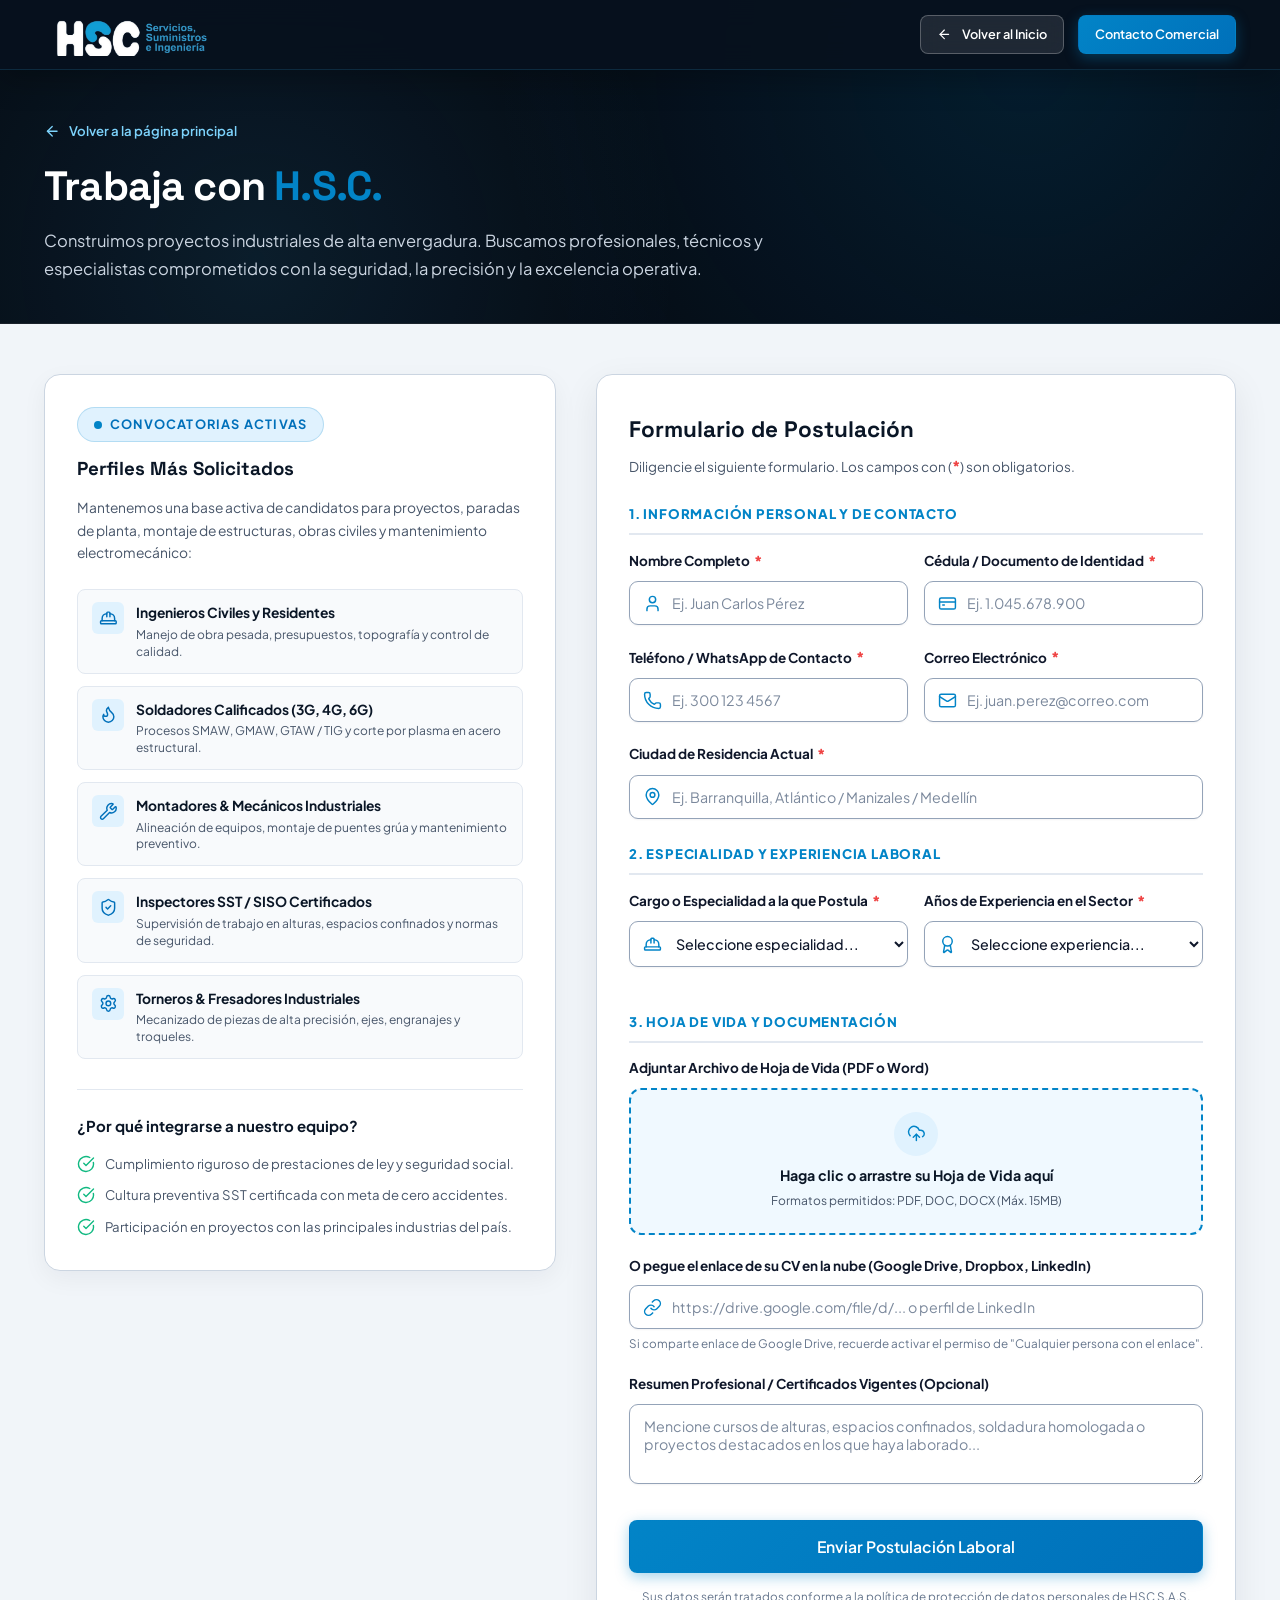
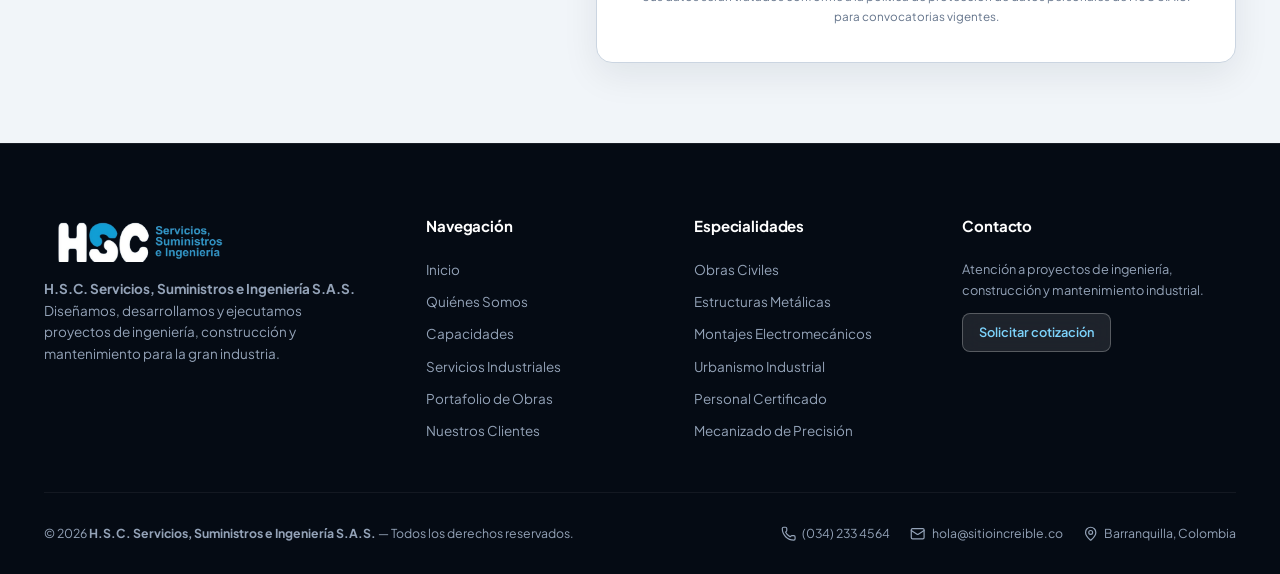
==== commit 285599f3: "Envio de postulaciones a SECAD" ====
--- a/trabaja-con-nosotros.html
+++ b/trabaja-con-nosotros.html
@@ -365,6 +365,11 @@
               </p>
 
               <form id="careers-form">
+                <!-- Campo trampa anti-bots (honeypot) -->
+                <div style="position:absolute;left:-10000px" aria-hidden="true">
+                  <label for="website">Sitio web</label>
+                  <input id="website" name="website" type="text" tabindex="-1" autocomplete="off">
+                </div>
                 
                 <!-- SECCIÓN 1: DATOS PERSONALES -->
                 <div class="form-section-header">
@@ -553,6 +558,9 @@
                   ></textarea>
                 </div>
 
+                <!-- Cloudflare Turnstile -->
+                <div class="cf-turnstile" data-sitekey="0x4AAAAAAFOdNwqlp2Iu1w6A" style="margin-bottom: 16px;"></div>
+
                 <button
                   type="submit"
                   class="btn btn-primary btn-lg"
@@ -642,6 +650,7 @@
     </footer>
 
     <!-- Scripts -->
+    <script src="https://challenges.cloudflare.com/turnstile/v0/api.js" async defer></script>
     <script src="js/lucide.min.js"></script>
     <script>
       document.addEventListener("DOMContentLoaded", () => {
@@ -669,42 +678,47 @@
         // Manejador del formulario de postulaciones
         const careersForm = document.getElementById("careers-form");
         if (careersForm) {
-          careersForm.addEventListener("submit", (e) => {
-            e.preventDefault();
-
-            const name = document.getElementById("applicant-name").value.trim();
-            const docId = document.getElementById("applicant-id").value.trim();
-            const phone = document.getElementById("applicant-phone").value.trim();
-            const email = document.getElementById("applicant-email").value.trim();
-            const city = document.getElementById("applicant-city").value.trim();
-            const exp = document.getElementById("applicant-experience").value;
-            const role = document.getElementById("applicant-role").value;
-            const cvLink = document.getElementById("applicant-cv-link").value.trim();
-            const message = document.getElementById("applicant-message").value.trim();
-            const hasFile = fileInput && fileInput.files && fileInput.files.length > 0;
-            const fileName = hasFile ? fileInput.files[0].name : "";
-
-            let text = `*POSTULACIÓN LABORAL - HSC S.A.S.*\n\n`;
-            text += `*Nombre:* ${name}\n`;
-            text += `*Cédula/ID:* ${docId}\n`;
-            text += `*Cargo de Interés:* ${role}\n`;
-            text += `*Experiencia:* ${exp}\n`;
-            text += `*Ciudad:* ${city}\n`;
-            text += `*Teléfono:* ${phone}\n`;
-            text += `*Correo:* ${email}\n`;
-            if (hasFile) {
-              text += `*Hoja de Vida:* Archivo adjunto listo para enviar (${fileName})\n`;
+          careersForm.addEventListener("submit", async (event) => {
+            event.preventDefault();
+            const button = careersForm.querySelector('button[type="submit"]');
+            const originalText = button.textContent;
+            button.disabled = true;
+            button.textContent = "Enviando postulación…";
+
+            const data = new FormData();
+            data.append("nombre", document.getElementById("applicant-name").value.trim());
+            data.append("documento", document.getElementById("applicant-id").value.trim());
+            data.append("telefono", document.getElementById("applicant-phone").value.trim());
+            data.append("correo", document.getElementById("applicant-email").value.trim());
+            data.append("ciudad", document.getElementById("applicant-city").value.trim());
+            data.append("cargo", document.getElementById("applicant-role").value);
+            data.append("experiencia", document.getElementById("applicant-experience").value);
+            data.append("cvLink", document.getElementById("applicant-cv-link").value.trim());
+            data.append("resumen", document.getElementById("applicant-message").value.trim());
+            data.append("website", document.getElementById("website").value);
+
+            const file = document.getElementById("applicant-file").files[0];
+            if (file) data.append("archivo", file);
+            const turnstileToken = careersForm.querySelector('[name="cf-turnstile-response"]')?.value;
+            if (turnstileToken) data.append("cf-turnstile-response", turnstileToken);
+
+            try {
+              const response = await fetch("https://secad.hscservicioseingenieria.com/api/public/postulaciones", {
+                method: "POST",
+                body: data
+              });
+              const result = await response.json();
+              if (!response.ok) throw new Error(result.message || "No fue posible enviar la postulación.");
+              alert("¡Postulación recibida! El equipo de Recursos Humanos revisará tu perfil.");
+              careersForm.reset();
+              document.getElementById("file-status").style.display = "none";
+              if (window.turnstile) window.turnstile.reset();
+            } catch (error) {
+              alert(error.message || "Ocurrió un error. Intenta nuevamente.");
+            } finally {
+              button.disabled = false;
+              button.textContent = originalText;
             }
-            if (cvLink) {
-              text += `*Enlace a CV:* ${cvLink}\n`;
-            }
-            if (message) {
-              text += `*Perfil/Observaciones:* ${message}\n`;
-            }
-
-            const encodedText = encodeURIComponent(text);
-            const whatsappUrl = `https://wa.me/573001112222?text=${encodedText}`;
-            window.open(whatsappUrl, "_blank", "noopener");
           });
         }
       });
--- a/css/style.css
+++ b/css/style.css
@@ -1728,6 +1728,11 @@
   transition: all var(--transition-fast);
 }
 
+.client-logo-item img.client-logo-grandecito {
+  max-height: 80px;
+  max-width: 95%;
+}
+
 .client-logo-item:hover img {
   filter: grayscale(0%) opacity(1);
   transform: scale(1.08);
@@ -1931,6 +1936,21 @@
   color: var(--white);
   margin-bottom: 20px;
   letter-spacing: -0.01em;
+}
+
+.footer-col > a {
+  display: inline-flex;
+  align-items: center;
+  gap: 6px;
+  color: var(--blue-300);
+  font-weight: 600;
+  margin-bottom: 10px;
+  transition: all var(--transition-fast);
+}
+
+.footer-col > a:hover {
+  color: var(--white);
+  transform: translateX(3px);
 }
 
 .footer-links-list {
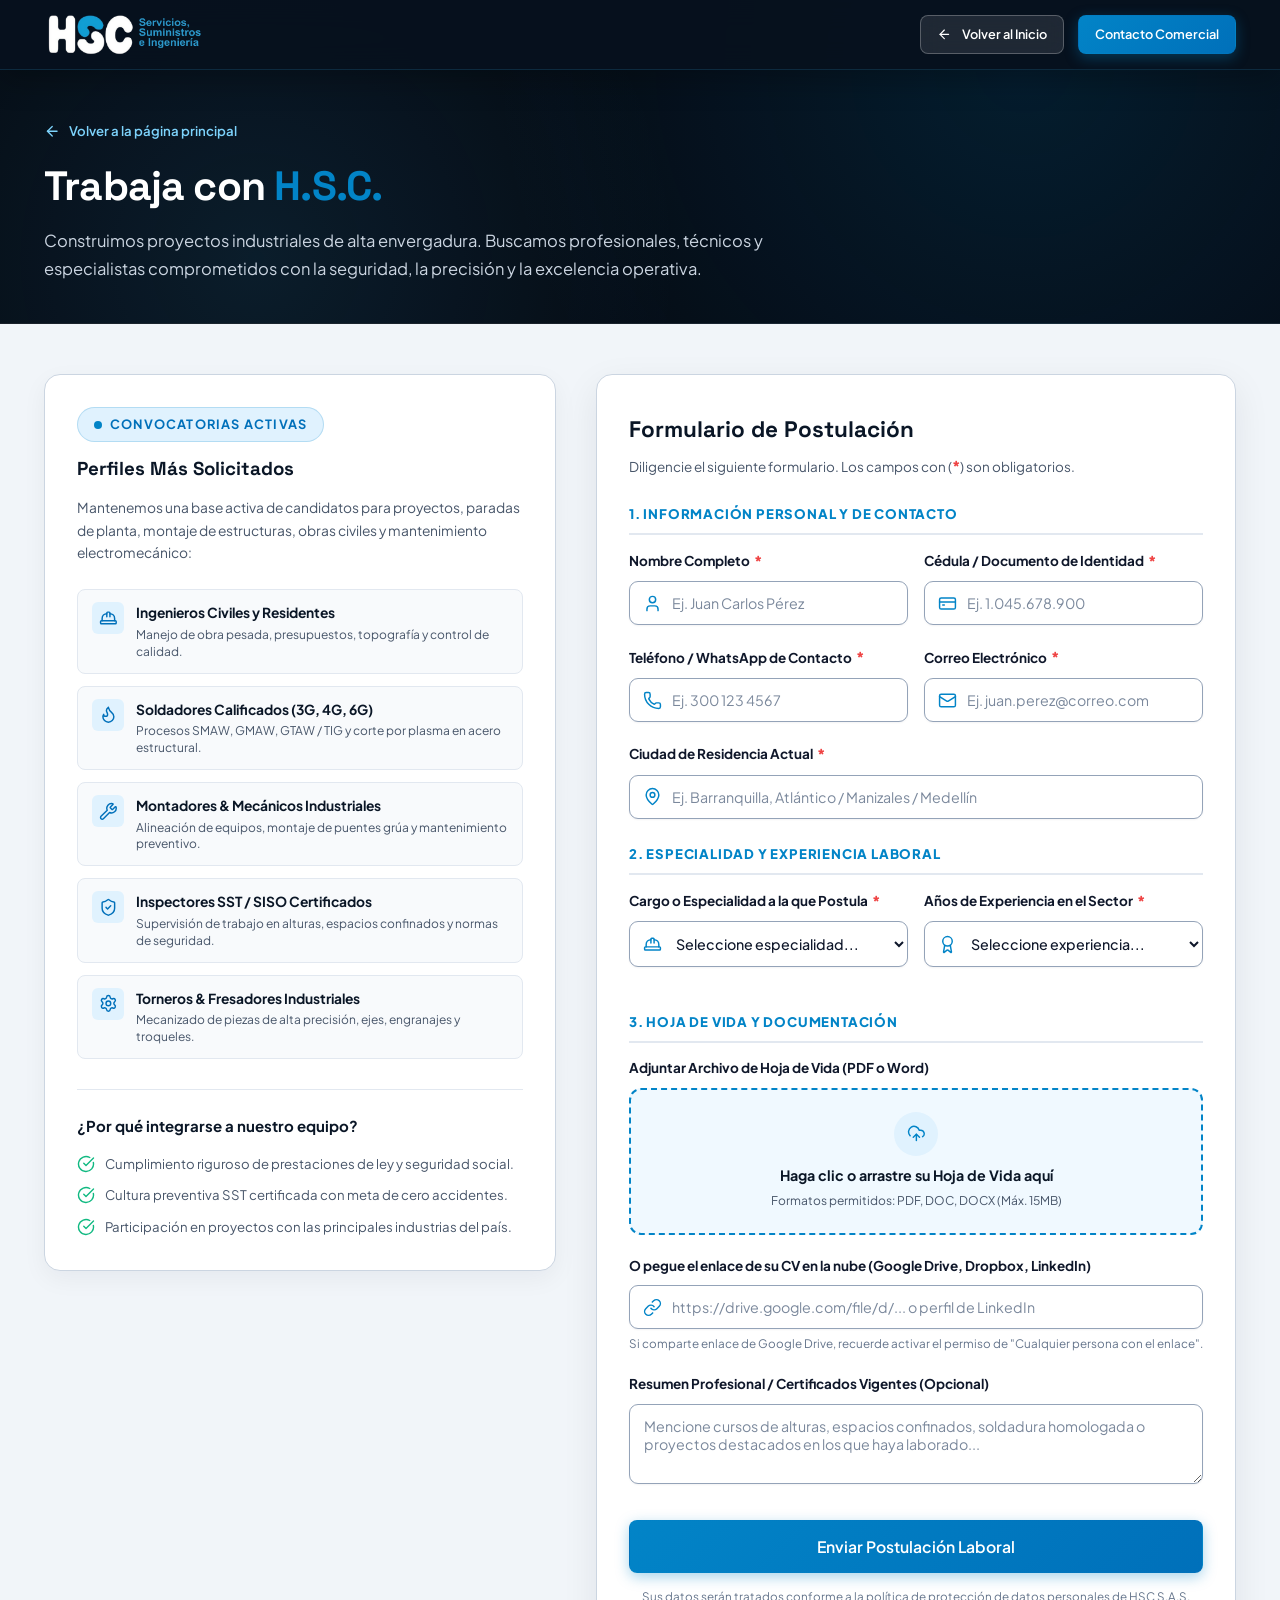
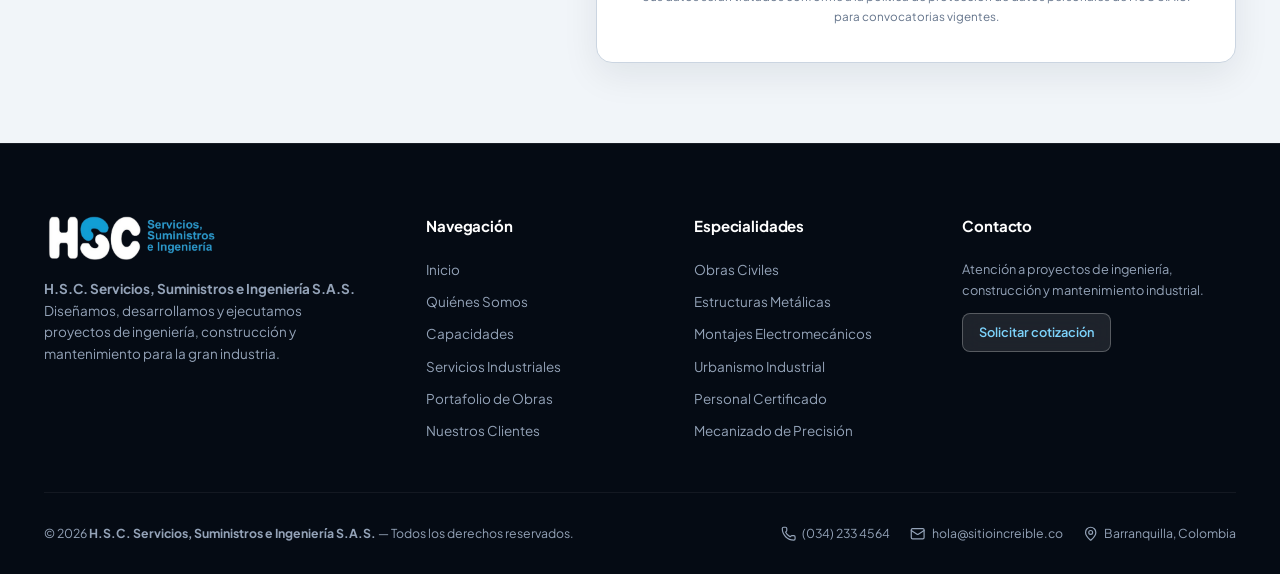
==== commit 57471cdb: "Haciendo que el sitio web de la empresa sea econtrado facilmente por los buscadores de google" ====
--- a/trabaja-con-nosotros.html
+++ b/trabaja-con-nosotros.html
@@ -8,12 +8,27 @@
     </title>
     <meta
       name="description"
-      content="Únete al equipo técnico de H.S.C. S.A.S. Convocatorias laborales para ingenieros, soldadores, montadores y técnicos industriales a nivel nacional."
+      content="Únete al equipo técnico de H.S.C. S.A.S. Convocatorias laborales para ingenieros, soldadores 6G, montadores y técnicos industriales certificados en Colombia."
     />
+    <meta
+      name="keywords"
+      content="empleo soldadores, vacantes ingeniería civil, trabajo en alturas colombia, tecnicos de montaje, empleo industrial Barranquilla Manizales, HSC empleo"
+    />
+    <meta name="robots" content="index, follow" />
+    <link rel="canonical" href="https://hscservicioseingenieria.com/trabaja-con-nosotros.html" />
+
+    <!-- Open Graph -->
+    <meta property="og:type" content="website" />
+    <meta property="og:locale" content="es_CO" />
+    <meta property="og:url" content="https://hscservicioseingenieria.com/trabaja-con-nosotros.html" />
+    <meta property="og:title" content="Trabaja con Nosotros | H.S.C. Servicios, Suministros e Ingeniería S.A.S." />
+    <meta property="og:description" content="Oportunidades de empleo para soldadores calificados, técnicos en alturas y profesionales de la ingeniería en Colombia." />
+    <meta property="og:image" content="https://hscservicioseingenieria.com/assets/images/logo/hsc-logo-full-white.png" />
+
     <link
       rel="icon"
-      type="image/svg+xml"
-      href="assets/images/logo/favicon.svg"
+      type="image/png"
+      href="assets/images/logo/launchericon-48x48.png"
     />
 
     <!-- Google Fonts Preconnect -->
--- a/css/style.css
+++ b/css/style.css
@@ -2672,4 +2672,95 @@
   }
 }
 
-
+/* ==========================================================================
+   Section: FAQ / Preguntas Frecuentes (SEO & Experiencia de Usuario)
+   ========================================================================== */
+.faq-section {
+  padding: 100px 0;
+  background: var(--slate-50);
+  border-top: 1px solid var(--slate-200);
+}
+
+.faq-grid {
+  display: grid;
+  grid-template-columns: 1fr;
+  gap: 16px;
+  max-width: 920px;
+  margin: 40px auto 0;
+}
+
+.faq-card {
+  background: var(--white);
+  border: 1px solid var(--slate-200);
+  border-radius: var(--radius-md);
+  box-shadow: 0 4px 12px rgba(15, 23, 42, 0.04);
+  overflow: hidden;
+  transition: all var(--transition-fast);
+}
+
+.faq-card[open] {
+  border-color: var(--blue-400);
+  box-shadow: 0 8px 24px rgba(2, 132, 199, 0.09);
+}
+
+.faq-summary {
+  display: flex;
+  align-items: center;
+  justify-content: space-between;
+  padding: 22px 26px;
+  cursor: pointer;
+  font-family: var(--font-display);
+  font-size: 1.08rem;
+  font-weight: 700;
+  color: var(--navy-900);
+  list-style: none;
+  user-select: none;
+  transition: color var(--transition-fast);
+}
+
+.faq-summary::-webkit-details-marker {
+  display: none;
+}
+
+.faq-summary:hover {
+  color: var(--blue-600);
+}
+
+.faq-icon-toggle {
+  display: inline-flex;
+  align-items: center;
+  justify-content: center;
+  width: 32px;
+  height: 32px;
+  border-radius: 50%;
+  background: var(--slate-100);
+  color: var(--navy-800);
+  transition: transform 0.3s ease, background-color 0.3s ease;
+  flex-shrink: 0;
+  margin-left: 16px;
+}
+
+.faq-card[open] .faq-icon-toggle {
+  transform: rotate(180deg);
+  background: var(--blue-500);
+  color: var(--white);
+}
+
+.faq-body {
+  padding: 0 26px 24px;
+  font-size: 0.96rem;
+  line-height: 1.75;
+  color: var(--slate-600);
+  border-top: 1px solid var(--slate-100);
+  padding-top: 18px;
+}
+
+.faq-body p {
+  margin-bottom: 12px;
+}
+
+.faq-body p:last-child {
+  margin-bottom: 0;
+}
+
+
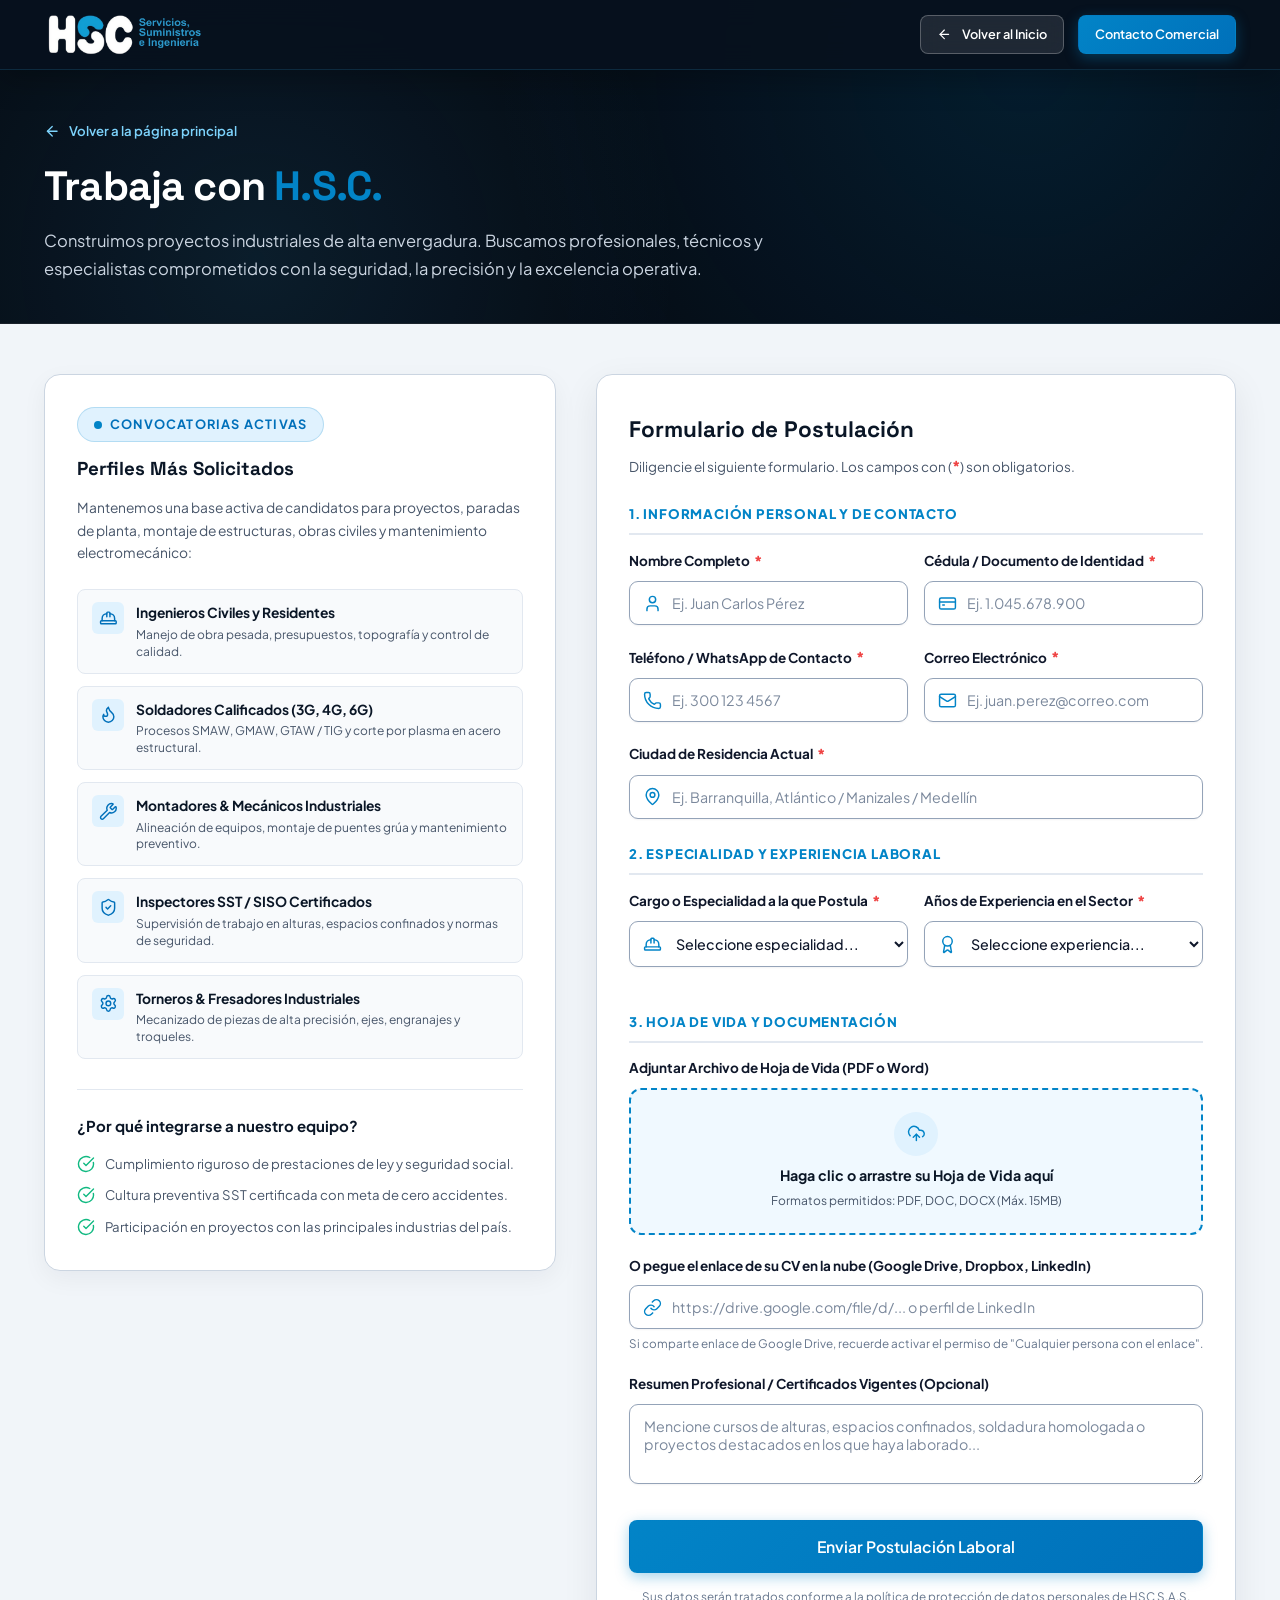
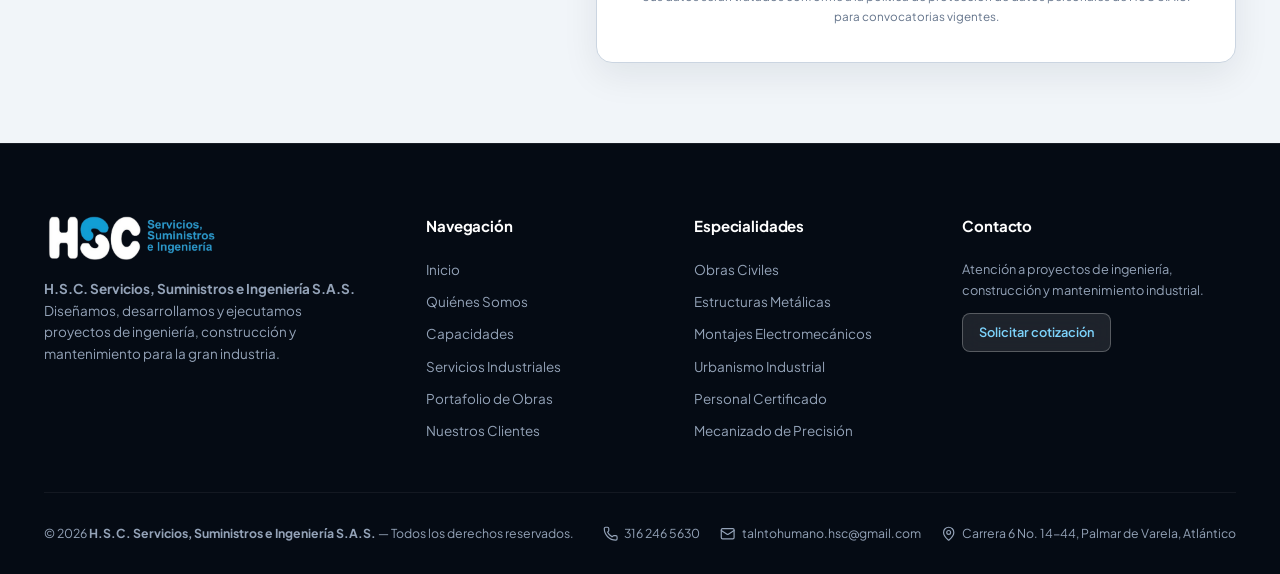
==== commit acfb0dbb: "Actualizacion de datos" ====
--- a/trabaja-con-nosotros.html
+++ b/trabaja-con-nosotros.html
@@ -1,6 +1,16 @@
 <!doctype html>
 <html lang="es">
   <head>
+    <!-- Google tag (gtag.js) - Google Analytics 4 (GA4) -->
+    <script async src="https://www.googletagmanager.com/gtag/js?id=G-F3NK6B7ZX1"></script>
+    <script>
+      window.dataLayer = window.dataLayer || [];
+      function gtag(){dataLayer.push(arguments);}
+      gtag('js', new Date());
+
+      gtag('config', 'G-F3NK6B7ZX1');
+    </script>
+
     <meta charset="UTF-8" />
     <meta name="viewport" content="width=device-width, initial-scale=1.0" />
     <title>
@@ -656,9 +666,9 @@
             Todos los derechos reservados.
           </div>
           <div style="display: flex; gap: 20px; flex-wrap: wrap">
-            <span style="display: inline-flex; align-items: center; gap: 6px;"><i data-lucide="phone"></i> (034) 233 4564</span>
-            <span style="display: inline-flex; align-items: center; gap: 6px;"><i data-lucide="mail"></i> hola@sitioincreible.co</span>
-            <span style="display: inline-flex; align-items: center; gap: 6px;"><i data-lucide="map-pin"></i> Barranquilla, Colombia</span>
+            <a href="tel:+573162465630" style="display: inline-flex; align-items: center; gap: 6px;"><i data-lucide="phone"></i> 316 246 5630</a>
+            <a href="mailto:talntohumano.hsc@gmail.com" style="display: inline-flex; align-items: center; gap: 6px;"><i data-lucide="mail"></i> talntohumano.hsc@gmail.com</a>
+            <span style="display: inline-flex; align-items: center; gap: 6px;"><i data-lucide="map-pin"></i> Carrera 6 No. 14-44, Palmar de Varela, Atlántico</span>
           </div>
         </div>
       </div>
--- a/css/style.css
+++ b/css/style.css
@@ -1679,6 +1679,7 @@
   background: var(--slate-100);
   border-top: 1px solid var(--slate-200);
   border-bottom: 1px solid var(--slate-200);
+  overflow-x: clip;
 }
 
 .clients-quote-banner {
@@ -1698,8 +1699,9 @@
 
 .clients-grid {
   display: grid;
-  grid-template-columns: repeat(5, 1fr);
+  grid-template-columns: repeat(5, minmax(0, 1fr));
   gap: 20px;
+  width: 100%;
 }
 
 .client-logo-item {
@@ -1712,6 +1714,8 @@
   justify-content: center;
   aspect-ratio: 16 / 9;
   transition: all var(--transition-fast);
+  min-width: 0;
+  overflow: hidden;
 }
 
 .client-logo-item:hover {
@@ -1721,6 +1725,7 @@
 }
 
 .client-logo-item img {
+  width: auto;
   max-height: 50px;
   max-width: 85%;
   object-fit: contain;
@@ -2248,7 +2253,7 @@
     grid-template-columns: repeat(2, 1fr);
   }
   .clients-grid {
-    grid-template-columns: repeat(4, 1fr);
+    grid-template-columns: repeat(4, minmax(0, 1fr));
   }
   .footer-top-grid {
     grid-template-columns: 1fr 1fr;
@@ -2327,7 +2332,11 @@
     grid-template-columns: 1fr;
   }
   .clients-grid {
-    grid-template-columns: repeat(2, 1fr);
+    grid-template-columns: repeat(2, minmax(0, 1fr));
+    gap: 12px;
+  }
+  .client-logo-item {
+    padding: 12px;
   }
   .form-row {
     grid-template-columns: 1fr;
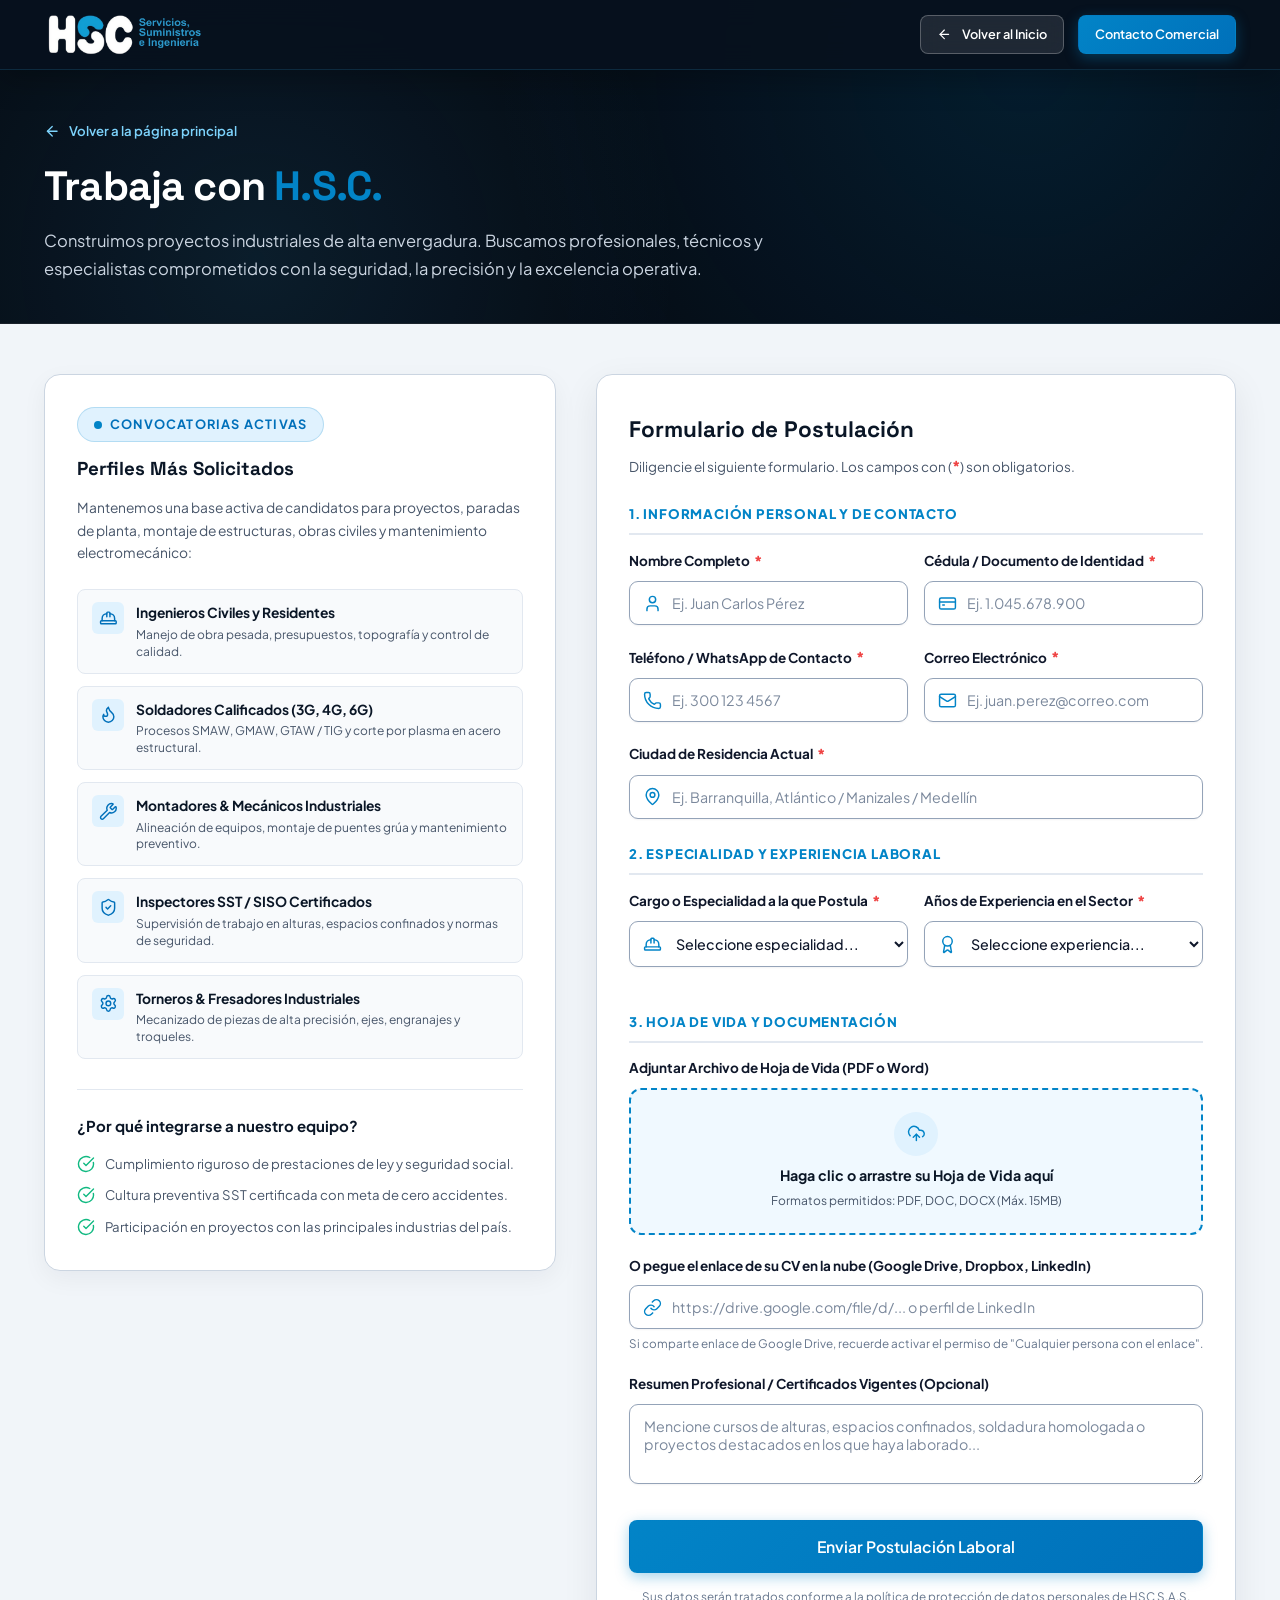
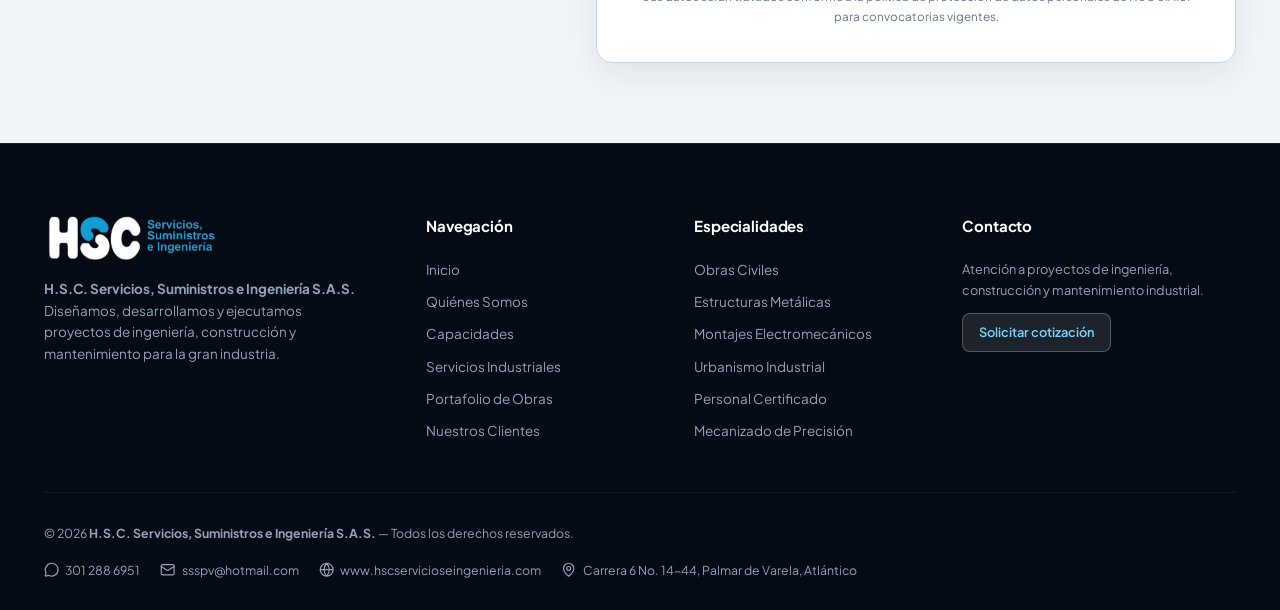
==== commit 64dc91f1: "Actualizando datos de contacto" ====
--- a/trabaja-con-nosotros.html
+++ b/trabaja-con-nosotros.html
@@ -666,8 +666,9 @@
             Todos los derechos reservados.
           </div>
           <div style="display: flex; gap: 20px; flex-wrap: wrap">
-            <a href="tel:+573162465630" style="display: inline-flex; align-items: center; gap: 6px;"><i data-lucide="phone"></i> 316 246 5630</a>
-            <a href="mailto:talntohumano.hsc@gmail.com" style="display: inline-flex; align-items: center; gap: 6px;"><i data-lucide="mail"></i> talntohumano.hsc@gmail.com</a>
+            <a href="https://wa.me/573012886951" target="_blank" rel="noopener" style="display: inline-flex; align-items: center; gap: 6px;"><i data-lucide="message-circle"></i> 301 288 6951</a>
+            <a href="mailto:ssspv@hotmail.com" style="display: inline-flex; align-items: center; gap: 6px;"><i data-lucide="mail"></i> ssspv@hotmail.com</a>
+            <a href="https://www.hscservicioseingenieria.com" target="_blank" rel="noopener" style="display: inline-flex; align-items: center; gap: 6px;"><i data-lucide="globe"></i> www.hscservicioseingenieria.com</a>
             <span style="display: inline-flex; align-items: center; gap: 6px;"><i data-lucide="map-pin"></i> Carrera 6 No. 14-44, Palmar de Varela, Atlántico</span>
           </div>
         </div>
